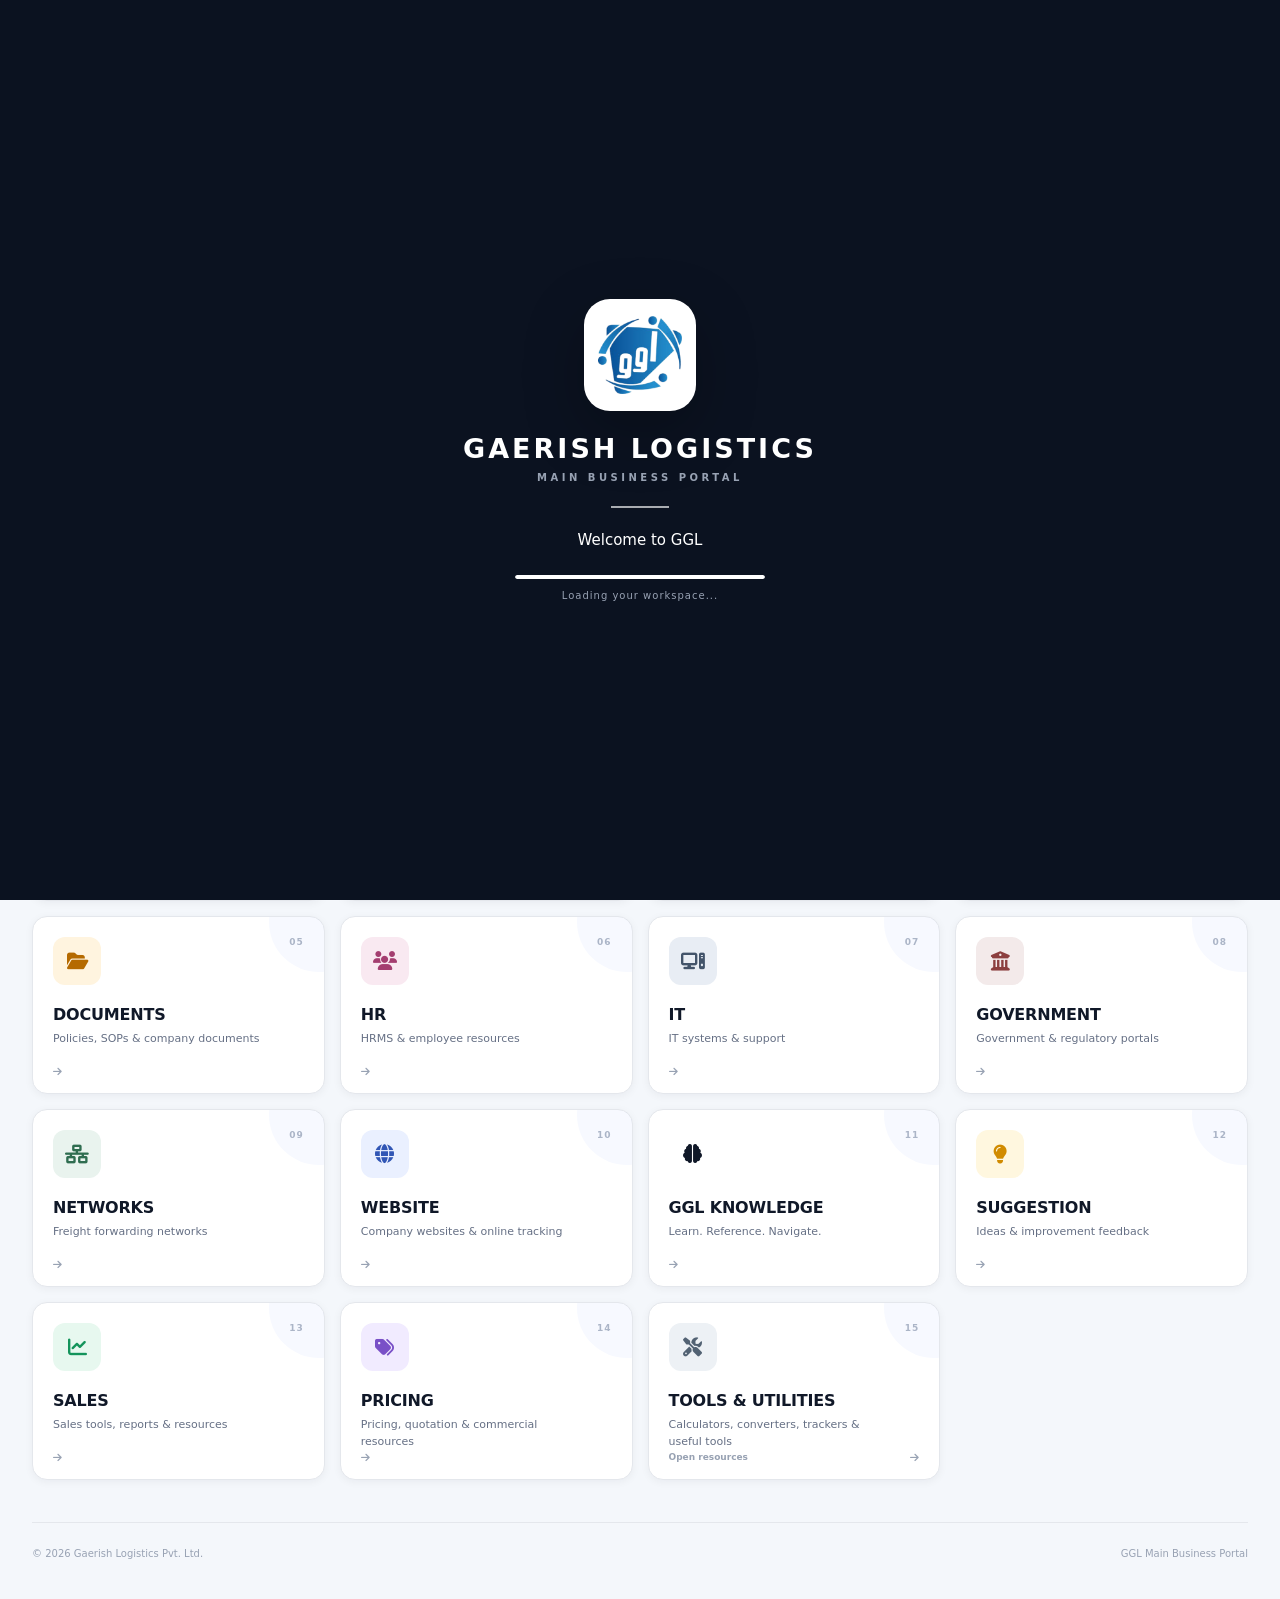
==== index.html @ 0b03e025 "Update index.html" ====
<!DOCTYPE html>

<html lang="en">
<head>
  <meta charset="UTF-8">
  <meta name="viewport" content="width=device-width, initial-scale=1.0">
  <meta name="theme-color" content="#0b1220">

  <title>Gaerish Logistics Main Portal</title>

  <link rel="stylesheet" href="style.css">

  <link
    rel="stylesheet"
    href="https://cdnjs.cloudflare.com/ajax/libs/font-awesome/6.5.2/css/all.min.css"
  >
</head>

<body>

  <!-- =========================================
       GGL WELCOME / LOADING SCREEN
  ========================================== -->

  <div id="welcomeScreen" class="welcome-screen">


<div class="welcome-content">

  <div class="welcome-logo-wrap">
    <img
      src="logo.png"
      alt="Gaerish Logistics"
      class="welcome-logo"
    >
  </div>

  <div class="welcome-company">
    GAERISH LOGISTICS
  </div>

  <div class="welcome-portal">
    MAIN BUSINESS PORTAL
  </div>

  <div class="welcome-line"></div>

  <div class="welcome-message">
    Welcome to GGL
  </div>

  <div class="loading-area">

    <div class="loading-bar">
      <div class="loading-progress"></div>
    </div>

    <div class="loading-text">
      Loading your workspace...
    </div>

  </div>

</div>


  </div>

  <!-- =========================================
       HEADER
  ========================================== -->

  <header class="topbar">


<div class="brand">

  <div class="brand-logo">

    <img
      src="logo.png"
      alt="Gaerish Logistics"
      class="company-logo"
    >

  </div>

  <div class="brand-copy">

    <div class="company-name">
      GAERISH LOGISTICS
    </div>

    <div class="portal-name">
      MAIN BUSINESS PORTAL
    </div>

  </div>

</div>


<div class="header-right">

  <!-- Current Date -->
  <span
    id="currentDate"
    class="current-date"
  ></span>


  <!-- Theme -->
  <button
    class="icon-btn"
    onclick="toggleTheme()"
    aria-label="Toggle dark/light mode"
    title="Toggle theme"
  >
    <i class="fa-solid fa-moon"></i>
  </button>

</div>


  </header>

  <!-- =========================================
       MAIN
  ========================================== -->

  <main class="main-container">


<!-- =========================================
     HERO
========================================== -->

<section class="hero">

  <div class="hero-badge">

    <span class="status-dot"></span>

  </div>


  <p class="welcome">
    Everything your team needs, in one place.
  </p>


  <h1>
    Welcome to the
    <span>Gaerish Logistics</span>
    Main Portal
  </h1>


  <p class="subtitle">

    Access business systems, operational resources,
    carrier portals, documents and networks from
    a single workspace.

  </p>


  <!-- =========================================
       SEARCH
  ========================================== -->

  <div class="search-wrap">

    <div class="search-container">

      <i class="fa-solid fa-magnifying-glass"></i>

      <input
        type="text"
        id="searchInput"
        placeholder="Search ERP, Sheets, QMS, Liners, Documents..."
        autocomplete="off"
        oninput="searchPortal()"
        onkeydown="handleSearchKey(event)"
      >

      <span
        class="search-shortcut"
        title="Press / to search"
      >
        /
      </span>

    </div>


    <div
      id="searchResults"
      class="search-results"
    ></div>

  </div>

</section>


<!-- =========================================
     QUICK ACCESS
========================================== -->

<section class="section quick-section">

  <div class="section-heading">

    <div>

      
      <h2>
        Quick Access
      </h2>

    </div>

  </div>


  <div class="quick-access">


    <!-- ERP -->

    <button
      class="quick-btn quick-erp"
      onclick="openLink('ERP')"
    >

      <span class="quick-icon">
        <i class="fa-solid fa-desktop"></i>
      </span>

      <span class="quick-label">

        <strong>
          ERP
        </strong>

        <small>
          Operations
        </small>

      </span>

      <i class="fa-solid fa-arrow-up-right-from-square quick-arrow"></i>

    </button>


    <!-- QMS -->

    <button
      class="quick-btn quick-qms"
      onclick="openLink('QMS')"
    >

      <span class="quick-icon">
        <i class="fa-solid fa-shield-halved"></i>
      </span>

      <span class="quick-label">

        <strong>
          QMS
        </strong>

        <small>
          Quality management
        </small>

      </span>

      <i class="fa-solid fa-arrow-up-right-from-square quick-arrow"></i>

    </button>


    <!-- G-SHEETS -->

    <button
      class="quick-btn quick-gsheets"
      onclick="openPanel('G-SHEETS')"
    >

      <span class="quick-icon">
        <i class="fa-solid fa-table"></i>
      </span>

      <span class="quick-label">

        <strong>
          G-Sheets
        </strong>

        <small>
          Operational dashboards
        </small>

      </span>

      <i class="fa-solid fa-arrow-up-right-from-square quick-arrow"></i>

    </button>


    <!-- WCA -->

    <button
      class="quick-btn quick-wca"
      onclick="openLink('WCA')"
    >

      <span class="quick-icon">
        <i class="fa-solid fa-globe"></i>
      </span>

      <span class="quick-label">

        <strong>
          WCA
        </strong>

        <small>
          Global network
        </small>

      </span>

      <i class="fa-solid fa-arrow-up-right-from-square quick-arrow"></i>

    </button>

  </div>

</section>


<!-- =========================================
     ALL RESOURCES
========================================== -->

<section class="section">

  <div class="section-heading resources-heading">

    <div>

      <div class="eyebrow">

        <i class="fa-solid fa-grid-2"></i>

        RESOURCE HUB

      </div>
    
      <p>
        Explore every GGL business resource from one place.
      </p>

    </div>


    <span class="resource-count">
      15 categories
    </span>

  </div>


  <div class="tile-grid">


    <!-- =====================================
         01 ERP
    ====================================== -->

    <div
      class="portal-card"
      onclick="openPanel('ERP')"
      data-search="erp system operations shipment logistics business management"
    >

      <div class="card-top">

        <div class="card-icon erp">
          <i class="fa-solid fa-desktop"></i>
        </div>

        <span class="card-number">
          01
        </span>

      </div>

      <div class="card-content">

        <h3>
          ERP
        </h3>

        <p>
          Operations &amp; business management
        </p>

      </div>

      <div class="card-footer">

        <i class="fa-solid fa-arrow-right"></i>

      </div>

    </div>


    <!-- =====================================
         02 G-SHEETS
    ====================================== -->

    <div
      class="portal-card"
      onclick="openPanel('G-SHEETS')"
      data-search="google sheets g sheets reports operations dashboards sea air import export"
    >

      <div class="card-top">

        <div class="card-icon sheets">
          <i class="fa-solid fa-table"></i>
        </div>

        <span class="card-number">
          02
        </span>

      </div>

      <div class="card-content">

        <h3>
          G-SHEETS
        </h3>

        <p>
          Operational sheets &amp; dashboards
        </p>

      </div>

      <div class="card-footer">

        <i class="fa-solid fa-arrow-right"></i>

      </div>

    </div>


    <!-- =====================================
         03 QMS
    ====================================== -->

    <div
      class="portal-card"
      onclick="openLink('QMS')"
      data-search="qms quality management capa ncr audits compliance gdp"
    >

      <div class="card-top">

        <div class="card-icon qms">
          <i class="fa-solid fa-shield-halved"></i>
        </div>

        <span class="card-number">
          03
        </span>

      </div>

      <div class="card-content">

        <h3>
          QMS
        </h3>

        <p>
          Quality management system
        </p>

      </div>

      <div class="card-footer">

        <i class="fa-solid fa-arrow-right"></i>

      </div>

    </div>


    <!-- =====================================
         04 LINERS
    ====================================== -->

    <div
      class="portal-card"
      onclick="openPanel('LINERS')"
      data-search="liners shipping lines carrier maersk msc cma cgm hapag lloyd one cosco evergreen zim"
    >

      <div class="card-top">

        <div class="card-icon liners">
          <i class="fa-solid fa-ship"></i>
        </div>

        <span class="card-number">
          04
        </span>

      </div>

      <div class="card-content">

        <h3>
          LINERS
        </h3>

        <p>
          Shipping lines &amp; carrier portals
        </p>

      </div>

      <div class="card-footer">

        <i class="fa-solid fa-arrow-right"></i>

      </div>

    </div>


    <!-- =====================================
         05 DOCUMENTS
    ====================================== -->

    <div
      class="portal-card"
      onclick="openPanel('DOCUMENTS')"
      data-search="documents google drive policies sop manuals forms work instructions formats"
    >

      <div class="card-top">

        <div class="card-icon documents">
          <i class="fa-solid fa-folder-open"></i>
        </div>

        <span class="card-number">
          05
        </span>

      </div>

      <div class="card-content">

        <h3>
          DOCUMENTS
        </h3>

        <p>
          Policies, SOPs &amp; company documents
        </p>

      </div>

      <div class="card-footer">

        <i class="fa-solid fa-arrow-right"></i>

      </div>

    </div>


    <!-- =====================================
         06 HR
    ====================================== -->

    <div
      class="portal-card"
      onclick="openPanel('HR')"
      data-search="hr human resources keka employee hrms payroll"
    >

      <div class="card-top">

        <div class="card-icon hr">
          <i class="fa-solid fa-users"></i>
        </div>

        <span class="card-number">
          06
        </span>

      </div>

      <div class="card-content">

        <h3>
          HR
        </h3>

        <p>
          HRMS &amp; employee resources
        </p>

      </div>

      <div class="card-footer">

        <i class="fa-solid fa-arrow-right"></i>

      </div>

    </div>


    <!-- =====================================
         07 IT
    ====================================== -->

    <div
      class="portal-card"
      onclick="openPanel('IT')"
      data-search="it technology support applications software systems documents helpdesk"
    >

      <div class="card-top">

        <div class="card-icon it">
          <i class="fa-solid fa-computer"></i>
        </div>

        <span class="card-number">
          07
        </span>

      </div>

      <div class="card-content">

        <h3>
          IT
        </h3>

        <p>
          IT systems &amp; support
        </p>

      </div>

      <div class="card-footer">

        <i class="fa-solid fa-arrow-right"></i>

      </div>

    </div>


    <!-- =====================================
         08 GOVERNMENT
    ====================================== -->

    <div
      class="portal-card"
      onclick="openPanel('GOVERNMENT')"
      data-search="government icegate dgft gst customs regulatory export import tax"
    >

      <div class="card-top">

        <div class="card-icon government">
          <i class="fa-solid fa-building-columns"></i>
        </div>

        <span class="card-number">
          08
        </span>

      </div>

      <div class="card-content">

        <h3>
          GOVERNMENT
        </h3>

        <p>
          Government &amp; regulatory portals
        </p>

      </div>

      <div class="card-footer">

        <i class="fa-solid fa-arrow-right"></i>

      </div>

    </div>


    <!-- =====================================
         09 NETWORKS
    ====================================== -->

    <div
      class="portal-card"
      onclick="openPanel('NETWORKS')"
      data-search="networks wpa opec freight forwarding agents forwarding network"
    >

      <div class="card-top">

        <div class="card-icon networks">
          <i class="fa-solid fa-network-wired"></i>
        </div>

        <span class="card-number">
          09
        </span>

      </div>

      <div class="card-content">

        <h3>
          NETWORKS
        </h3>

        <p>
          Freight forwarding networks
        </p>

      </div>

      <div class="card-footer">

        <i class="fa-solid fa-arrow-right"></i>

      </div>

    </div>


    <!-- =====================================
         10 WEBSITE
    ====================================== -->

    <div
      class="portal-card"
      onclick="openPanel('Website')"
      data-search="website company gaerish logistics online tracking websites"
    >

      <div class="card-top">

        <div class="card-icon website">
          <i class="fa-solid fa-globe"></i>
        </div>

        <span class="card-number">
          10
        </span>

      </div>

      <div class="card-content">

        <h3>
          WEBSITE
        </h3>

        <p>
          Company websites &amp; online tracking
        </p>

      </div>

      <div class="card-footer">

        <i class="fa-solid fa-arrow-right"></i>

      </div>

    </div>


 
<!-- =====================================
     11 GGL KNOWLEDGE
====================================== -->

<div
  class="portal-card"
  onclick="openPanel('GGL KNOWLEDGE')"
  data-search="ggl knowledge logistics learning incoterms trade shipping customs terminology guides reference knowledge base"
>

  <div class="card-top">

    <div class="card-icon ggl-knowledge">
      <i class="fa-solid fa-brain"></i>
    </div>

    <span class="card-number">
      11
    </span>

  </div>

  <div class="card-content">

    <h3>
      GGL KNOWLEDGE
    </h3>

    <p>
      Learn. Reference. Navigate.
    </p>

  </div>

  <div class="card-footer">

    <i class="fa-solid fa-arrow-right"></i>

  </div>

</div>




    <!-- =====================================
         12 SUGGESTION
    ====================================== -->

    <div
      class="portal-card"
      onclick="openPanel('SUGGESTION')"
      data-search="suggestion ideas improvement feedback suggestion box"
    >

      <div class="card-top">

        <div class="card-icon suggestion">
          <i class="fa-solid fa-lightbulb"></i>
        </div>

        <span class="card-number">
          12
        </span>

      </div>

      <div class="card-content">

        <h3>
          SUGGESTION
        </h3>

        <p>
          Ideas &amp; improvement feedback
        </p>

      </div>

      <div class="card-footer">

        <i class="fa-solid fa-arrow-right"></i>

      </div>

    </div>


    <!-- =====================================
         13 SALES
    ====================================== -->

    <div
      class="portal-card"
      onclick="openPanel('SALES')"
      data-search="sales customer business development leads reports sales resources"
    >

      <div class="card-top">

        <div class="card-icon sales">
          <i class="fa-solid fa-chart-line"></i>
        </div>

        <span class="card-number">
          13
        </span>

      </div>

      <div class="card-content">

        <h3>
          SALES
        </h3>

        <p>
          Sales tools, reports &amp; resources
        </p>

      </div>

      <div class="card-footer">

        <i class="fa-solid fa-arrow-right"></i>

      </div>

    </div>


    <!-- =====================================
         14 PRICING
    ====================================== -->

    <div
      class="portal-card"
      onclick="openPanel('PRICING')"
      data-search="pricing quotation rates commercial pricing resources"
    >

      <div class="card-top">

        <div class="card-icon pricing">
          <i class="fa-solid fa-tags"></i>
        </div>

        <span class="card-number">
          14
        </span>

      </div>

      <div class="card-content">

        <h3>
          PRICING
        </h3>

        <p>
          Pricing, quotation &amp; commercial resources
        </p>

      </div>

      <div class="card-footer">

        <i class="fa-solid fa-arrow-right"></i>

      </div>

    </div>


    <!-- =====================================
         15 TOOLS & UTILITIES
    ====================================== -->

    <div
      class="portal-card"
      onclick="openPanel('TOOLS & UTILITIES')"
      data-search="tools utilities calculators calculator converter converters trackers business tools"
    >

      <div class="card-top">

        <div class="card-icon tools">
          <i class="fa-solid fa-screwdriver-wrench"></i>
        </div>

        <span class="card-number">
          15
        </span>

      </div>

      <div class="card-content">

        <h3>
          TOOLS &amp; UTILITIES
        </h3>

        <p>
          Calculators, converters, trackers &amp; useful tools
        </p>

      </div>

      <div class="card-footer">

        <span>
          Open resources
        </span>

        <i class="fa-solid fa-arrow-right"></i>

      </div>

    </div>

  </div>

</section>


<!-- =========================================
     FOOTER
========================================== -->

<footer>

  <span>
    © 2026 Gaerish Logistics Pvt. Ltd.
  </span>

  <span>
    GGL Main Business Portal
  </span>

</footer>


  </main>

  <!-- =========================================
       RESOURCE MODAL
  ========================================== -->

  <div
    class="modal"
    id="modal"
    onclick="closeModalOutside(event)"
  >


<div class="modal-box">

  <div class="modal-header">

    <div>

      <div class="modal-kicker">
        RESOURCE CATEGORY
      </div>

      <h2 id="modalTitle">
        Resources
      </h2>

      <p id="modalSubtitle">
        Access resources
      </p>

    </div>


    <button
      class="close-btn"
      onclick="closeModal()"
      aria-label="Close"
      title="Close"
    >

      <i class="fa-solid fa-xmark"></i>

    </button>

  </div>


  <div
    id="modalContent"
    class="modal-content"
  ></div>

</div>


  </div>

  <!-- =========================================
       JAVASCRIPT
  ========================================== -->

  <script src="app.js"></script>

</body>
</html>
---- style.css ----
:root {
--bg: #f4f7fb;
--surface: #ffffff;
--surface-soft: #f8fafc;
--text: #101828;
--muted: #667085;
--border: #e4e7ec;

--header: #0b1220;
--header-soft: #111c30;

--accent: #2563eb;
--accent-soft: #eff6ff;

--shadow-sm: 0 2px 8px rgba(16, 24, 40, .05);
--shadow: 0 12px 32px rgba(16, 24, 40, .08);
--shadow-lg: 0 24px 60px rgba(16, 24, 40, .14);
}

/* =========================================
GLOBAL
========================================= */

* {
  box-sizing: border-box;
  }

html {
scroll-behavior: smooth;
}

body {
margin: 0;

font-family:
Inter,
ui-sans-serif,
system-ui,
-apple-system,
BlinkMacSystemFont,
"Segoe UI",
Arial,
sans-serif;

background:
radial-gradient(
circle at 10% 0%,
rgba(37, 99, 235, .055),
transparent 28%
),
radial-gradient(
circle at 90% 15%,
rgba(14, 165, 233, .045),
transparent 25%
),
var(--bg);

color: var(--text);

min-height: 100vh;

transition:
background .25s ease,
color .25s ease;
}

button,
input {
font: inherit;
}

button {
-webkit-tap-highlight-color: transparent;
}

/* =========================================
HEADER
========================================= */

.topbar {
height: 76px;

background: rgba(11, 18, 32, .97);

color: #fff;

display: flex;
align-items: center;
justify-content: space-between;

padding: 0 42px;

border-bottom:
1px solid rgba(255, 255, 255, .08);

position: sticky;
top: 0;

z-index: 900;

backdrop-filter: blur(16px);
}

.brand {
display: flex;
align-items: center;

gap: 13px;
}

.brand-logo {
width: 42px;
height: 42px;

border-radius: 11px;

background: #fff;

display: flex;
align-items: center;
justify-content: center;

padding: 5px;

box-shadow:
0 4px 18px rgba(0, 0, 0, .16);
}

.company-logo {
width: 100%;
height: 100%;

object-fit: contain;
}

.company-name {
font-size: 14px;
font-weight: 800;

letter-spacing: .7px;
}

.portal-name {
margin-top: 3px;

font-size: 10px;
font-weight: 600;

letter-spacing: 1.8px;

color: #98a2b3;
}

.header-right {
display: flex;
align-items: center;

gap: 15px;
}

.current-date {
color: #98a2b3;

font-size: 12px;
font-weight: 600;
}

.icon-btn {
width: 38px;
height: 38px;

border:
1px solid rgba(255, 255, 255, .1);

background:
rgba(255, 255, 255, .07);

color: #fff;

border-radius: 10px;

cursor: pointer;

transition:
.2s ease;
}

.icon-btn:hover {
background:
rgba(255, 255, 255, .14);

transform:
translateY(-1px);
}

/* =========================================
MAIN
========================================= */

.main-container {
width:
min(
1380px,
calc(100% - 64px)
);

margin: 0 auto;

padding:
52px 0 35px;
}

/* =========================================
HERO
========================================= */

.hero {
text-align: center;

padding:
20px 0 42px;
}

.hero-badge {
display: inline-flex;

align-items: center;

gap: 8px;

padding:
7px 12px;

border:
1px solid #dbe5f5;

background:
rgba(255, 255, 255, .78);

border-radius: 999px;

color: #475467;

font-size: 10px;

font-weight: 800;

letter-spacing: 1.4px;

box-shadow:
var(--shadow-sm);
}

.status-dot {
width: 7px;
height: 7px;

border-radius: 50%;

background: #22c55e;

box-shadow:
0 0 0 4px
rgba(34, 197, 94, .12);
}

.welcome {
margin:
20px 0 8px;

color: #667085;

font-size: 13px;

font-weight: 700;

letter-spacing: .3px;
}

.hero h1 {
max-width: 880px;

margin: 0 auto;

font-size:
clamp(
30px,
4vw,
48px
);

line-height: 1.1;

letter-spacing: -1.7px;
}

.hero h1 span {
background:
linear-gradient(
90deg,
#2563eb,
#0ea5e9
);

-webkit-background-clip: text;
background-clip: text;

color: transparent;
}

.subtitle {
max-width: 720px;

margin:
15px auto 0;

color: var(--muted);

font-size: 14px;

line-height: 1.7;
}

/* =========================================
SEARCH
========================================= */

.search-wrap {
position: relative;

max-width: 760px;

margin:
28px auto 0;
}

.search-container {
height: 62px;

display: flex;
align-items: center;

gap: 12px;

padding:
0 17px;

background:
rgba(255, 255, 255, .94);

border:
1px solid #dfe4ec;

border-radius: 15px;

box-shadow:
0 10px 28px
rgba(16, 24, 40, .08);

transition:
.2s ease;
}

.search-container:focus-within {
border-color: #9dbcf5;

box-shadow:
0 0 0 4px
rgba(37, 99, 235, .08),
0 12px 32px
rgba(16, 24, 40, .09);
}

.search-container > i {
color: #98a2b3;

font-size: 16px;
}

.search-container input {
flex: 1;

min-width: 0;

border: 0;

outline: 0;

background: transparent;

color: var(--text);

font-size: 14px;
}

.search-container input::placeholder {
color: #98a2b3;
}

.search-shortcut {
display: grid;

place-items: center;

width: 28px;
height: 28px;

border:
1px solid #e4e7ec;

background:
#f8fafc;

border-radius: 7px;

color: #667085;

font-size: 12px;

font-weight: 700;
}

/* =========================================
SEARCH RESULTS
========================================= */

.search-results {
position: absolute;

left: 0;
right: 0;

top:
calc(100% + 8px);

z-index: 800;

display: none;

padding: 7px;

text-align: left;

background:
var(--surface);

border:
1px solid var(--border);

border-radius: 14px;

box-shadow:
var(--shadow-lg);
}

.search-results.show {
display: block;
}

.search-result {
display: flex;

align-items: center;

gap: 12px;

padding: 11px;

border-radius: 10px;

cursor: pointer;

transition:
.15s ease;
}

.search-result:hover {
background:
var(--surface-soft);
}

.search-result-icon {
width: 38px;
height: 38px;

flex: 0 0 38px;

display: grid;

place-items: center;

border-radius: 9px;

background:
var(--accent-soft);

color:
var(--accent);
}

.search-result-info {
min-width: 0;

display: flex;

flex-direction: column;

gap: 2px;
}

.search-result-info strong {
font-size: 13px;
}

.search-result-info span {
color: var(--muted);

font-size: 11px;

white-space: nowrap;

overflow: hidden;

text-overflow: ellipsis;
}

.search-result-info small {
color: #98a2b3;

font-size: 9px;

font-weight: 800;

letter-spacing: .8px;

text-transform: uppercase;
}

.search-result mark {
background:
#fef08a;

color: inherit;

border-radius: 2px;
}

.search-no-result {
display: flex;

align-items: center;

gap: 12px;

padding: 15px;

color: var(--muted);
}

.search-no-result i {
font-size: 20px;
}

/* =========================================
SECTIONS
========================================= */

.section {
margin-bottom: 42px;
}

.section-heading {
display: flex;

align-items: flex-end;

justify-content: space-between;

gap: 20px;

margin-bottom: 17px;
}

.eyebrow {
display: flex;

align-items: center;

gap: 7px;

margin-bottom: 6px;

color: #667085;

font-size: 9px;

font-weight: 900;

letter-spacing: 1.5px;
}

.eyebrow i {
color: #2563eb;
}

.section-heading h2 {
margin: 0;

font-size: 22px;

letter-spacing: -.5px;
}

.section-heading p {
margin:
5px 0 0;

color: var(--muted);

font-size: 12px;
}

.resource-count {
padding:
7px 10px;

border:
1px solid var(--border);

background:
var(--surface);

border-radius: 8px;

color: #667085;

font-size: 10px;

font-weight: 800;
}

/* =========================================
QUICK ACCESS
========================================= */

.quick-access {
display: grid;

grid-template-columns:
repeat(
4,
minmax(0, 1fr)
);

gap: 14px;
}

.quick-btn {
min-width: 0;

min-height: 78px;

display: flex;

align-items: center;

gap: 12px;

padding:
13px 15px;

border:
1px solid var(--border);

background:
var(--surface);

color: var(--text);

border-radius: 14px;

cursor: pointer;

text-align: left;

box-shadow:
var(--shadow-sm);

transition:
transform .2s ease,
box-shadow .2s ease,
border-color .2s ease;
}

.quick-btn:hover {
transform:
translateY(-3px);

box-shadow:
var(--shadow);

border-color:
#cfd7e5;
}

.quick-icon {
width: 44px;
height: 44px;

flex: 0 0 44px;

display: grid;

place-items: center;

border-radius: 11px;

font-size: 17px;
}

.quick-label {
min-width: 0;

display: flex;

flex-direction: column;

gap: 3px;
}

.quick-label strong {
font-size: 14px;
}

.quick-label small {
color: var(--muted);

font-size: 10px;

white-space: nowrap;

overflow: hidden;

text-overflow: ellipsis;
}

.quick-arrow {
margin-left: auto;

color: #98a2b3;

font-size: 11px;

transition:
transform .2s ease;
}

.quick-btn:hover .quick-arrow {
transform:
translate(
2px,
-2px
);
}

.quick-erp .quick-icon {
background: #eaf0ff;
color: #3457b2;
}

.quick-qms .quick-icon {
background: #f0ebff;
color: #6845bd;
}

.quick-gsheets .quick-icon {
background: #e9f7ef;
color: #16834b;
}

.quick-wca .quick-icon {
background: #e9f6fa;
color: #17718a;
}

/* =========================================
ALL RESOURCES GRID
========================================= */

.tile-grid {
display: grid;

grid-template-columns:
repeat(
4,
minmax(0, 1fr)
);

gap: 15px;
}

/* =========================================
RESOURCE CARD
========================================= */

.portal-card {
position: relative;

min-height: 178px;

padding: 20px;

overflow: hidden;

background:
var(--surface);

border:
1px solid var(--border);

border-radius: 15px;

cursor: pointer;

box-shadow:
var(--shadow-sm);

transition:
transform .22s ease,
box-shadow .22s ease,
border-color .22s ease;
}

.portal-card::after {
content: "";

position: absolute;

width: 100px;
height: 100px;

right: -45px;
top: -45px;

border-radius: 50%;

background:
rgba(37, 99, 235, .035);

pointer-events: none;
}

.portal-card:hover {
transform:
translateY(-4px);

box-shadow:
var(--shadow);

border-color:
#cfd7e5;
}

.card-top {
display: flex;

align-items: flex-start;

justify-content: space-between;
}

.card-icon {
width: 48px;
height: 48px;

display: grid;

place-items: center;

border-radius: 12px;

font-size: 19px;
}

.card-number {
color: #b0b8c5;

font-size: 9px;

font-weight: 900;

letter-spacing: 1px;
}

.card-content {
margin-top: 20px;
}

.card-content h3 {
margin:
0 0 6px;

font-size: 16px;

letter-spacing: -.2px;
}

.card-content p {
margin: 0;

max-width: 210px;

color: var(--muted);

font-size: 11px;

line-height: 1.55;
}

.card-footer {
position: absolute;

left: 20px;
right: 20px;

bottom: 17px;

display: flex;

align-items: center;

justify-content: space-between;

color: #98a2b3;

font-size: 9px;

font-weight: 700;
}

.card-footer i {
font-size: 10px;

transition:
transform .2s ease;
}

.portal-card:hover .card-footer i {
transform:
translateX(3px);
}

/* =========================================
RESOURCE ICON COLORS
========================================= */

.erp {
background: #e8eefc;
color: #3457b2;
}

.sheets {
background: #e8f5ed;
color: #16834b;
}

.qms {
background: #eee9fc;
color: #6845bd;
}

.wca {
background: #e8f4f8;
color: #17718a;
}

.liners {
background: #eaf0f6;
color: #31506c;
}

.documents {
background: #fff4df;
color: #b56a00;
}

.hr {
background: #f9e9f1;
color: #a43e70;
}

.it {
background: #e8edf4;
color: #43546a;
}

.government {
background: #f3eaea;
color: #8c3f3f;
}

.networks {
background: #e9f3ee;
color: #2f6d50;
}

.website {
background: #eaf0ff;
color: #3156b5;
}

.suggestion {
background: #fff7df;
color: #d18b00;
}

.sales {
background: #e7f8ef;
color: #14945b;
}

.pricing {
background: #f1ebff;
color: #7950c7;
}

.tools {
background: #edf1f5;
color: #526273;
}

/* =========================================
MODAL
========================================= */

.modal {
position: fixed;

inset: 0;

z-index: 1000;

display: none;

align-items: center;

justify-content: center;

padding: 20px;

background:
rgba(11, 18, 32, .62);

backdrop-filter:
blur(8px);
}

.modal.show {
display: flex;
}

.modal-box {
width:
min(
860px,
100%
);

max-height: 86vh;

overflow-y: auto;

padding: 27px;

background:
var(--surface);

border:
1px solid var(--border);

border-radius: 19px;

box-shadow:
var(--shadow-lg);

animation:
modalIn .18s ease-out;
}

@keyframes modalIn {

from {
opacity: 0;

```
transform:
  translateY(8px)
  scale(.985);
```

}

to {
opacity: 1;

```
transform:
  translateY(0)
  scale(1);
```

}

}

.modal-header {
display: flex;

align-items: flex-start;

justify-content: space-between;

gap: 20px;

margin-bottom: 20px;
}

.modal-kicker {
margin-bottom: 5px;

color: #2563eb;

font-size: 9px;

font-weight: 900;

letter-spacing: 1.5px;
}

.modal-header h2 {
margin: 0;

font-size: 24px;
}

.modal-header p {
margin:
5px 0 0;

color: var(--muted);

font-size: 12px;
}

.close-btn {
width: 38px;
height: 38px;

flex: 0 0 38px;

border:
1px solid var(--border);

background:
var(--surface-soft);

color: var(--muted);

border-radius: 10px;

cursor: pointer;

transition:
.15s ease;
}

.close-btn:hover {
color: var(--text);

background:
#eef2f6;
}

/* =========================================
MODAL RESOURCE LIST
========================================= */

.modal-content {
display: grid;

grid-template-columns:
repeat(
2,
minmax(0, 1fr)
);

gap: 10px;
}

.modal-resource {
display: flex;

align-items: center;

gap: 12px;

min-width: 0;

padding: 13px;

border:
1px solid var(--border);

background:
var(--surface);

border-radius: 12px;

cursor: pointer;

transition:
.16s ease;
}

.modal-resource:hover {
transform:
translateY(-1px);

background:
var(--surface-soft);

border-color:
#cfd7e5;
}

.modal-resource-icon {
width: 42px;
height: 42px;

flex: 0 0 42px;

display: grid;

place-items: center;

border-radius: 10px;

background:
var(--accent-soft);

color:
var(--accent);
}

.modal-resource-info {
min-width: 0;

flex: 1;
}

.modal-resource-info h3 {
margin:
0 0 3px;

font-size: 13px;
}

.modal-resource-info p {
margin: 0;

color: var(--muted);

font-size: 10px;

line-height: 1.45;
}

.modal-resource-arrow {
color: #98a2b3;

font-size: 11px;
}

/* =========================================
FOOTER
========================================= */

footer {
display: flex;

justify-content: space-between;

gap: 20px;

padding:
25px 0 5px;

border-top:
1px solid var(--border);

color: #98a2b3;

font-size: 10px;
}

/* =========================================
DARK MODE
========================================= */

body.dark {

--bg: #0b1220;

--surface: #111c30;

--surface-soft: #162238;

--text: #f8fafc;

--muted: #9aa8bd;

--border: #26354d;

--accent: #60a5fa;

--accent-soft: #152c4e;

--shadow-sm:
0 2px 8px
rgba(0, 0, 0, .18);

--shadow:
0 15px 35px
rgba(0, 0, 0, .25);

--shadow-lg:
0 25px 70px
rgba(0, 0, 0, .45);

background:
radial-gradient(
circle at 10% 0%,
rgba(37, 99, 235, .11),
transparent 28%
),
radial-gradient(
circle at 90% 15%,
rgba(14, 165, 233, .08),
transparent 25%
),
var(--bg);
}

body.dark .topbar {
background:
rgba(7, 13, 24, .96);
}

body.dark .hero-badge,
body.dark .search-container,
body.dark .quick-btn,
body.dark .portal-card,
body.dark .modal-box,
body.dark .modal-resource,
body.dark .resource-count {

background:
var(--surface);

border-color:
var(--border);
}

body.dark .search-shortcut,
body.dark .close-btn {

background:
var(--surface-soft);

border-color:
var(--border);

color:
var(--muted);
}

body.dark .search-results {

background:
var(--surface);

border-color:
var(--border);
}

body.dark .search-result:hover,
body.dark .modal-resource:hover {

background:
var(--surface-soft);
}

body.dark .search-container input {
color:
var(--text);
}

body.dark .portal-card::after {
background:
rgba(96, 165, 250, .04);
}

/* =========================================
WELCOME SCREEN
========================================= */

.welcome-screen {

position: fixed;

inset: 0;

z-index: 99999;

display: flex;

align-items: center;

justify-content: center;

background:
#0b1220;

opacity: 1;

visibility: visible;

transition:
opacity .65s ease,
visibility .65s ease;
}

.welcome-screen.hide {

opacity: 0;

visibility: hidden;

pointer-events: none;
}

.welcome-content {

text-align: center;

animation:
welcomeAppear .75s ease forwards;
}

.welcome-logo-wrap {

width: 112px;
height: 112px;

margin:
0 auto 22px;

padding: 14px;

display: flex;

align-items: center;

justify-content: center;

background: #fff;

border-radius: 26px;

box-shadow:
0 20px 60px
rgba(0, 0, 0, .25);
}

.welcome-logo {

width: 100%;
height: 100%;

object-fit: contain;

animation:
logoPulse 2s ease-in-out infinite;
}

.welcome-company {

color: #fff;

font-size: 27px;

font-weight: 850;

letter-spacing: 3px;
}

.welcome-portal {

margin-top: 8px;

color: #98a2b3;

font-size: 10px;

font-weight: 700;

letter-spacing: 3.5px;
}

.welcome-line {

width: 58px;

height: 2px;

margin:
23px auto;

background: #fff;

opacity: .65;

animation:
lineExpand .8s ease forwards;
}

.welcome-message {

margin-bottom: 26px;

color: #fff;

font-size: 15px;

font-weight: 500;
}

.loading-area {

width: 250px;

margin: auto;
}

.loading-bar {

width: 100%;

height: 4px;

overflow: hidden;

background:
rgba(255, 255, 255, .14);

border-radius: 20px;
}

.loading-progress {

width: 0;

height: 100%;

background: #fff;

border-radius: 20px;

animation:
loadingProgress 2.2s ease forwards;
}

.loading-text {

margin-top: 11px;

color: #98a2b3;

font-size: 10px;

letter-spacing: 1px;
}

/* =========================================
ANIMATIONS
========================================= */

@keyframes welcomeAppear {

from {
opacity: 0;

```
transform:
  translateY(16px);
```

}

to {
opacity: 1;

```
transform:
  translateY(0);
```

}

}

@keyframes logoPulse {

0%,
100% {
transform:
scale(1);
}

50% {
transform:
scale(1.035);
}

}

@keyframes lineExpand {

from {
width: 0;
}

to {
width: 58px;
}

}

@keyframes loadingProgress {

0% {
width: 0;
}

25% {
width: 28%;
}

55% {
width: 58%;
}

78% {
width: 82%;
}

100% {
width: 100%;
}

}

/* =========================================
TABLET
========================================= */

@media (max-width: 1100px) {

.tile-grid {

```
grid-template-columns:
  repeat(
    3,
    minmax(0, 1fr)
  );
```

}

}

/* =========================================
SMALL TABLET
========================================= */

@media (max-width: 850px) {

.topbar {

```
padding:
  0 22px;
```

}

.main-container {

```
width:
  min(
    100% - 36px,
    760px
  );

padding-top: 38px;
```

}

.quick-access {

```
grid-template-columns:
  repeat(
    2,
    minmax(0, 1fr)
  );
```

}

.tile-grid {

```
grid-template-columns:
  repeat(
    2,
    minmax(0, 1fr)
  );
```

}

.modal-content {

```
grid-template-columns:
  1fr;
```

}

}

/* =========================================
MOBILE
========================================= */

@media (max-width: 560px) {

.topbar {

```
height: 68px;
```

}

.brand-logo {

```
width: 38px;
height: 38px;
```

}

.company-name {

```
font-size: 12px;
```

}

.portal-name,
.current-date {

```
display: none;
```

}

.main-container {

```
width:
  calc(100% - 28px);

padding-top: 28px;
```

}

.hero {

```
padding-bottom: 32px;
```

}

.hero h1 {

```
font-size: 29px;

letter-spacing: -1px;
```

}

.subtitle {

```
font-size: 12px;
```

}

.search-container {

```
height: 56px;
```

}

.search-shortcut {

```
display: none;
```

}

.section-heading {

```
align-items: flex-start;
```

}

.resource-count {

```
display: none;
```

}

.quick-access,
.tile-grid {

```
grid-template-columns:
  1fr;
```

}

.portal-card {

```
min-height: 155px;
```

}

footer {

```
flex-direction: column;

gap: 6px;
```

}

.modal {

```
padding: 10px;
```

}

.modal-box {

```
padding: 20px;

max-height: 90vh;
```

}

.welcome-logo-wrap {

```
width: 92px;
height: 92px;

border-radius: 21px;
```

}

.welcome-company {

```
font-size: 21px;

letter-spacing: 2px;
```

}

.welcome-portal {

```
font-size: 9px;

letter-spacing: 2.5px;
```

}

.loading-area {

```
width: 215px;
```

}

}

/* =========================================
ACCESSIBILITY
========================================= */

@media (prefers-reduced-motion: reduce) {

*,
*::before,
*::after {

```
scroll-behavior: auto !important;

animation-duration:
  .01ms !important;

animation-iteration-count:
  1 !important;

transition-duration:
  .01ms !important;
```

}

}
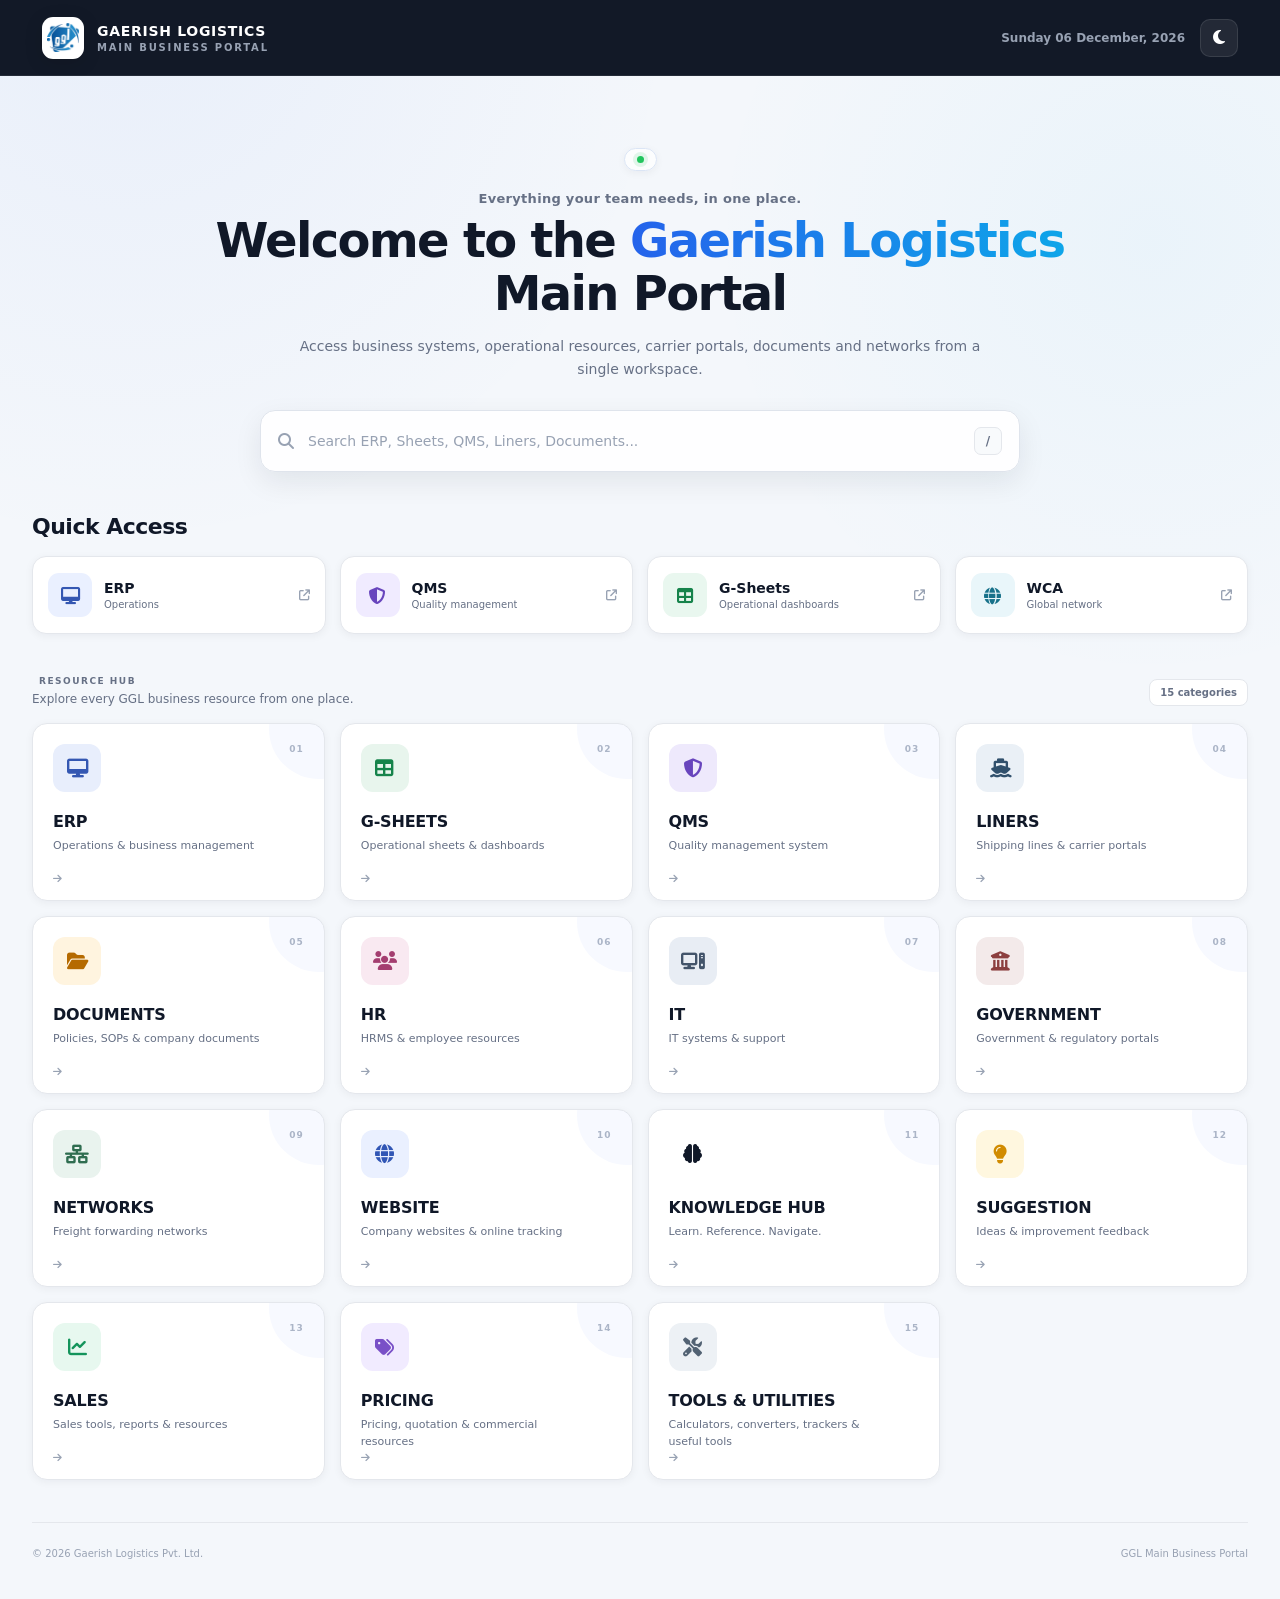
==== commit 67490d6d: "Update index.html" ====
--- a/index.html
+++ b/index.html
@@ -815,8 +815,8 @@
 
 <div
   class="portal-card"
-  onclick="openPanel('GGL KNOWLEDGE')"
-  data-search="ggl knowledge logistics learning incoterms trade shipping customs terminology guides reference knowledge base"
+  onclick="openPanel('KNOWLEDGE HUB')"
+  data-search="KNOWLEDGE HUB logistics learning incoterms trade shipping customs terminology guides reference knowledge base"
 >
 
   <div class="card-top">
@@ -834,7 +834,7 @@
   <div class="card-content">
 
     <h3>
-      GGL KNOWLEDGE
+      KNOWLEDGE HUB
     </h3>
 
     <p>
@@ -1018,10 +1018,6 @@
       </div>
 
       <div class="card-footer">
-
-        <span>
-          Open resources
-        </span>
 
         <i class="fa-solid fa-arrow-right"></i>
 
--- a/style.css
+++ b/style.css
@@ -1092,22 +1092,18 @@
 from {
 opacity: 0;
 
-```
 transform:
   translateY(8px)
   scale(.985);
-```
 
 }
 
 to {
 opacity: 1;
 
-```
 transform:
   translateY(0)
   scale(1);
-```
 
 }
 
@@ -1600,20 +1596,16 @@
 from {
 opacity: 0;
 
-```
 transform:
   translateY(16px);
-```
 
 }
 
 to {
 opacity: 1;
 
-```
 transform:
   translateY(0);
-```
 
 }
 
@@ -1678,13 +1670,11 @@
 
 .tile-grid {
 
-```
 grid-template-columns:
   repeat(
     3,
     minmax(0, 1fr)
   );
-```
 
 }
 
@@ -1698,16 +1688,13 @@
 
 .topbar {
 
-```
 padding:
   0 22px;
-```
 
 }
 
 .main-container {
 
-```
 width:
   min(
     100% - 36px,
@@ -1715,40 +1702,33 @@
   );
 
 padding-top: 38px;
-```
 
 }
 
 .quick-access {
 
-```
 grid-template-columns:
   repeat(
     2,
     minmax(0, 1fr)
   );
-```
 
 }
 
 .tile-grid {
 
-```
 grid-template-columns:
   repeat(
     2,
     minmax(0, 1fr)
   );
-```
 
 }
 
 .modal-content {
 
-```
 grid-template-columns:
   1fr;
-```
 
 }
 
@@ -1762,189 +1742,147 @@
 
 .topbar {
 
-```
 height: 68px;
-```
 
 }
 
 .brand-logo {
 
-```
 width: 38px;
 height: 38px;
-```
 
 }
 
 .company-name {
 
-```
 font-size: 12px;
-```
 
 }
 
 .portal-name,
 .current-date {
 
-```
 display: none;
-```
 
 }
 
 .main-container {
 
-```
 width:
   calc(100% - 28px);
 
 padding-top: 28px;
-```
 
 }
 
 .hero {
 
-```
 padding-bottom: 32px;
-```
 
 }
 
 .hero h1 {
 
-```
 font-size: 29px;
 
 letter-spacing: -1px;
-```
 
 }
 
 .subtitle {
 
-```
 font-size: 12px;
-```
 
 }
 
 .search-container {
 
-```
 height: 56px;
-```
 
 }
 
 .search-shortcut {
 
-```
 display: none;
-```
 
 }
 
 .section-heading {
 
-```
 align-items: flex-start;
-```
 
 }
 
 .resource-count {
 
-```
 display: none;
-```
 
 }
 
 .quick-access,
 .tile-grid {
 
-```
 grid-template-columns:
   1fr;
-```
 
 }
 
 .portal-card {
 
-```
 min-height: 155px;
-```
 
 }
 
 footer {
 
-```
 flex-direction: column;
 
 gap: 6px;
-```
 
 }
 
 .modal {
 
-```
 padding: 10px;
-```
 
 }
 
 .modal-box {
 
-```
 padding: 20px;
 
 max-height: 90vh;
-```
 
 }
 
 .welcome-logo-wrap {
 
-```
 width: 92px;
 height: 92px;
 
 border-radius: 21px;
-```
 
 }
 
 .welcome-company {
 
-```
 font-size: 21px;
 
 letter-spacing: 2px;
-```
 
 }
 
 .welcome-portal {
 
-```
 font-size: 9px;
 
 letter-spacing: 2.5px;
-```
 
 }
 
 .loading-area {
 
-```
 width: 215px;
-```
 
 }
 
@@ -1960,7 +1898,6 @@
 *::before,
 *::after {
 
-```
 scroll-behavior: auto !important;
 
 animation-duration:
@@ -1971,8 +1908,7 @@
 
 transition-duration:
   .01ms !important;
-```
-
-}
-
-}
+
+}
+
+}
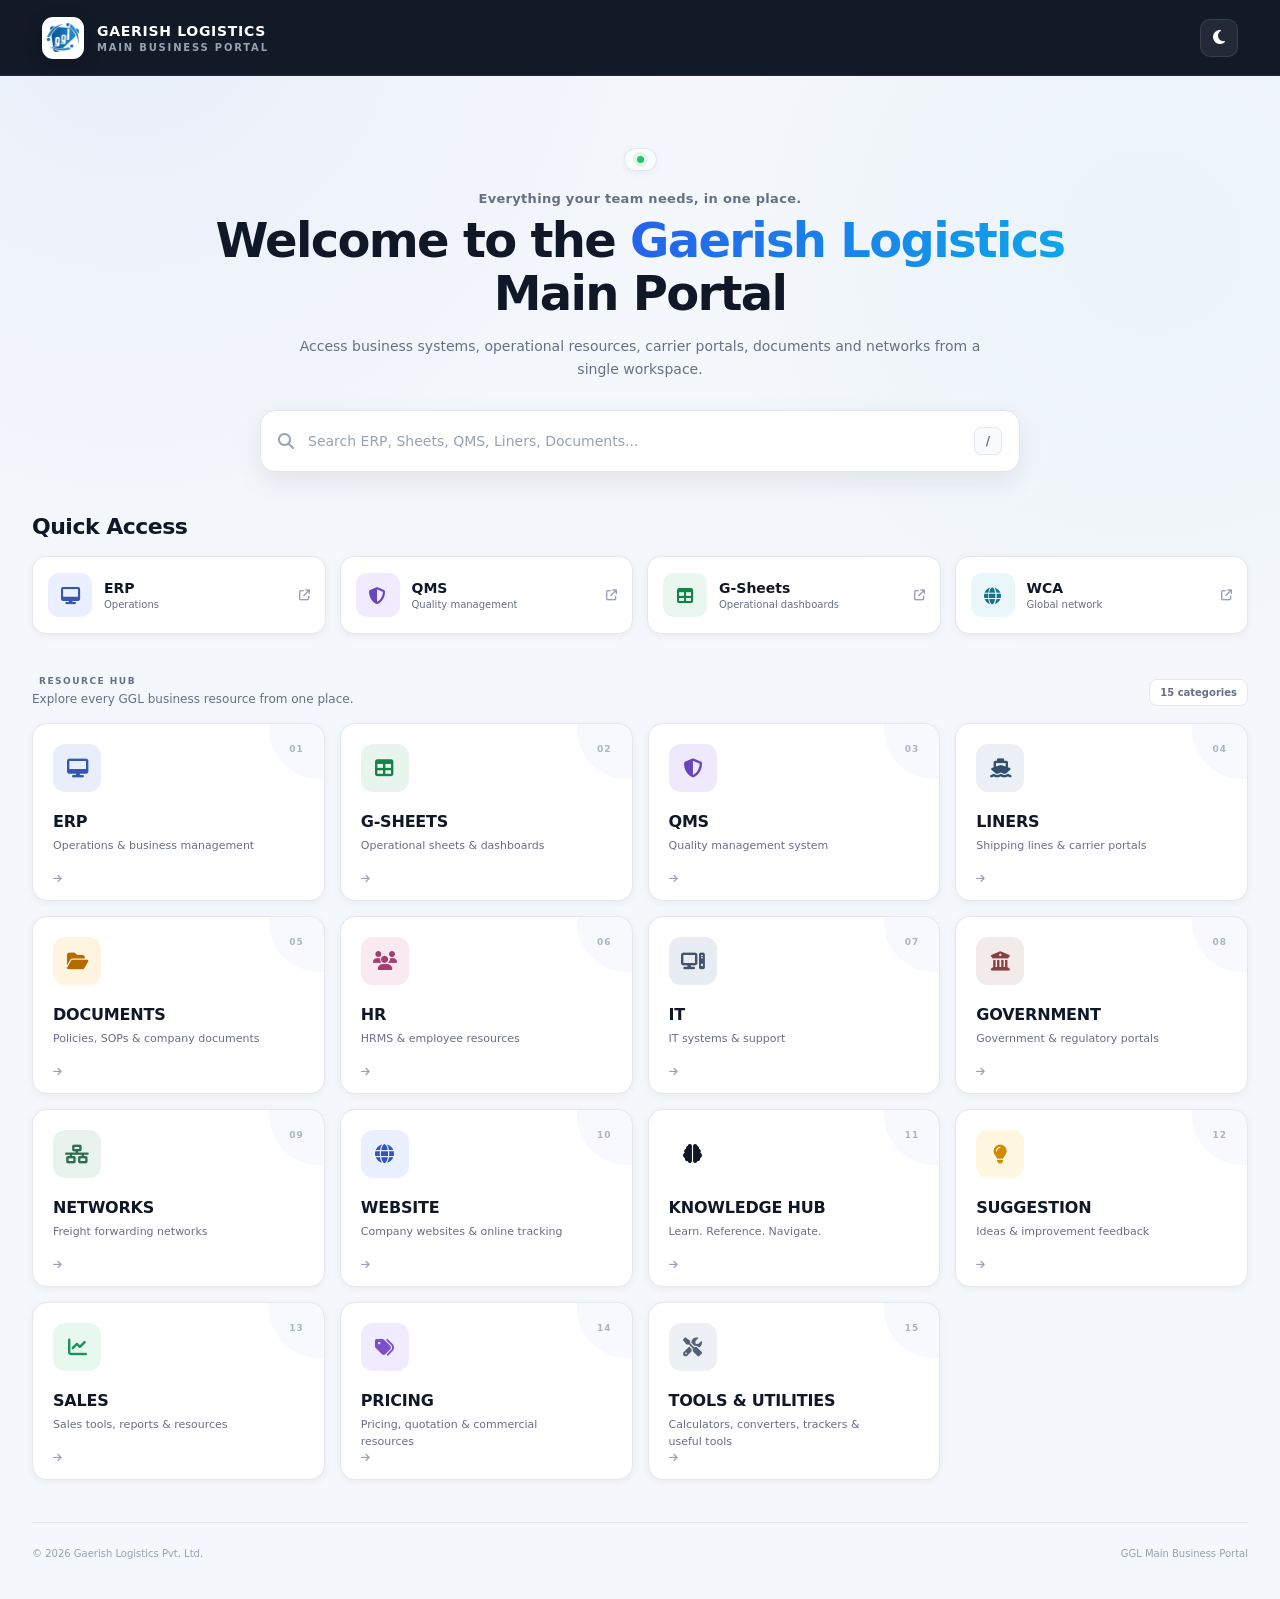
==== commit 2b8097c1: "Update index.html" ====
--- a/index.html
+++ b/index.html
@@ -821,7 +821,7 @@
 
   <div class="card-top">
 
-    <div class="card-icon ggl-knowledge">
+    <div class="card-icon KNOWLEDGE HUB">
       <i class="fa-solid fa-brain"></i>
     </div>
 
@@ -1109,7 +1109,28 @@
        JAVASCRIPT
   ========================================== -->
 
-  <script src="app.js"></script>
-
+<script src="app.js"></script>
+
+<script>
+(function () {
+    function removeLoadingScreen() {
+        const screen = document.getElementById("welcomeScreen");
+
+        if (!screen) return;
+
+        screen.classList.add("hide");
+        screen.style.opacity = "0";
+        screen.style.visibility = "hidden";
+        screen.style.pointerEvents = "none";
+
+        setTimeout(function () {
+            screen.style.display = "none";
+        }, 700);
+    }
+
+    // Safety fallback — works even if app.js has an error
+    setTimeout(removeLoadingScreen, 1200);
+})();
+</script>
 </body>
 </html>
--- a/style.css
+++ b/style.css
@@ -1912,3 +1912,46 @@
 }
 
 }
+/* =========================================
+   MODAL RESOURCE CARD ALIGNMENT
+   ========================================= */
+
+.modal-resource {
+    display: flex;
+    align-items: center;
+    gap: 12px;
+    min-width: 0;
+}
+
+.modal-resource-info {
+    flex: 1;
+    min-width: 0;
+
+    display: flex;
+    flex-direction: column;
+    align-items: flex-start;
+    justify-content: center;
+    gap: 3px;
+}
+
+.modal-resource-info h3 {
+    display: block;
+    width: 100%;
+    margin: 0;
+    font-size: 13px;
+    line-height: 1.3;
+}
+
+.modal-resource-info p {
+    display: block;
+    width: 100%;
+    margin: 0;
+    color: var(--muted);
+    font-size: 10px;
+    line-height: 1.45;
+}
+
+.modal-resource-arrow {
+    flex: 0 0 auto;
+    margin-left: auto;
+}
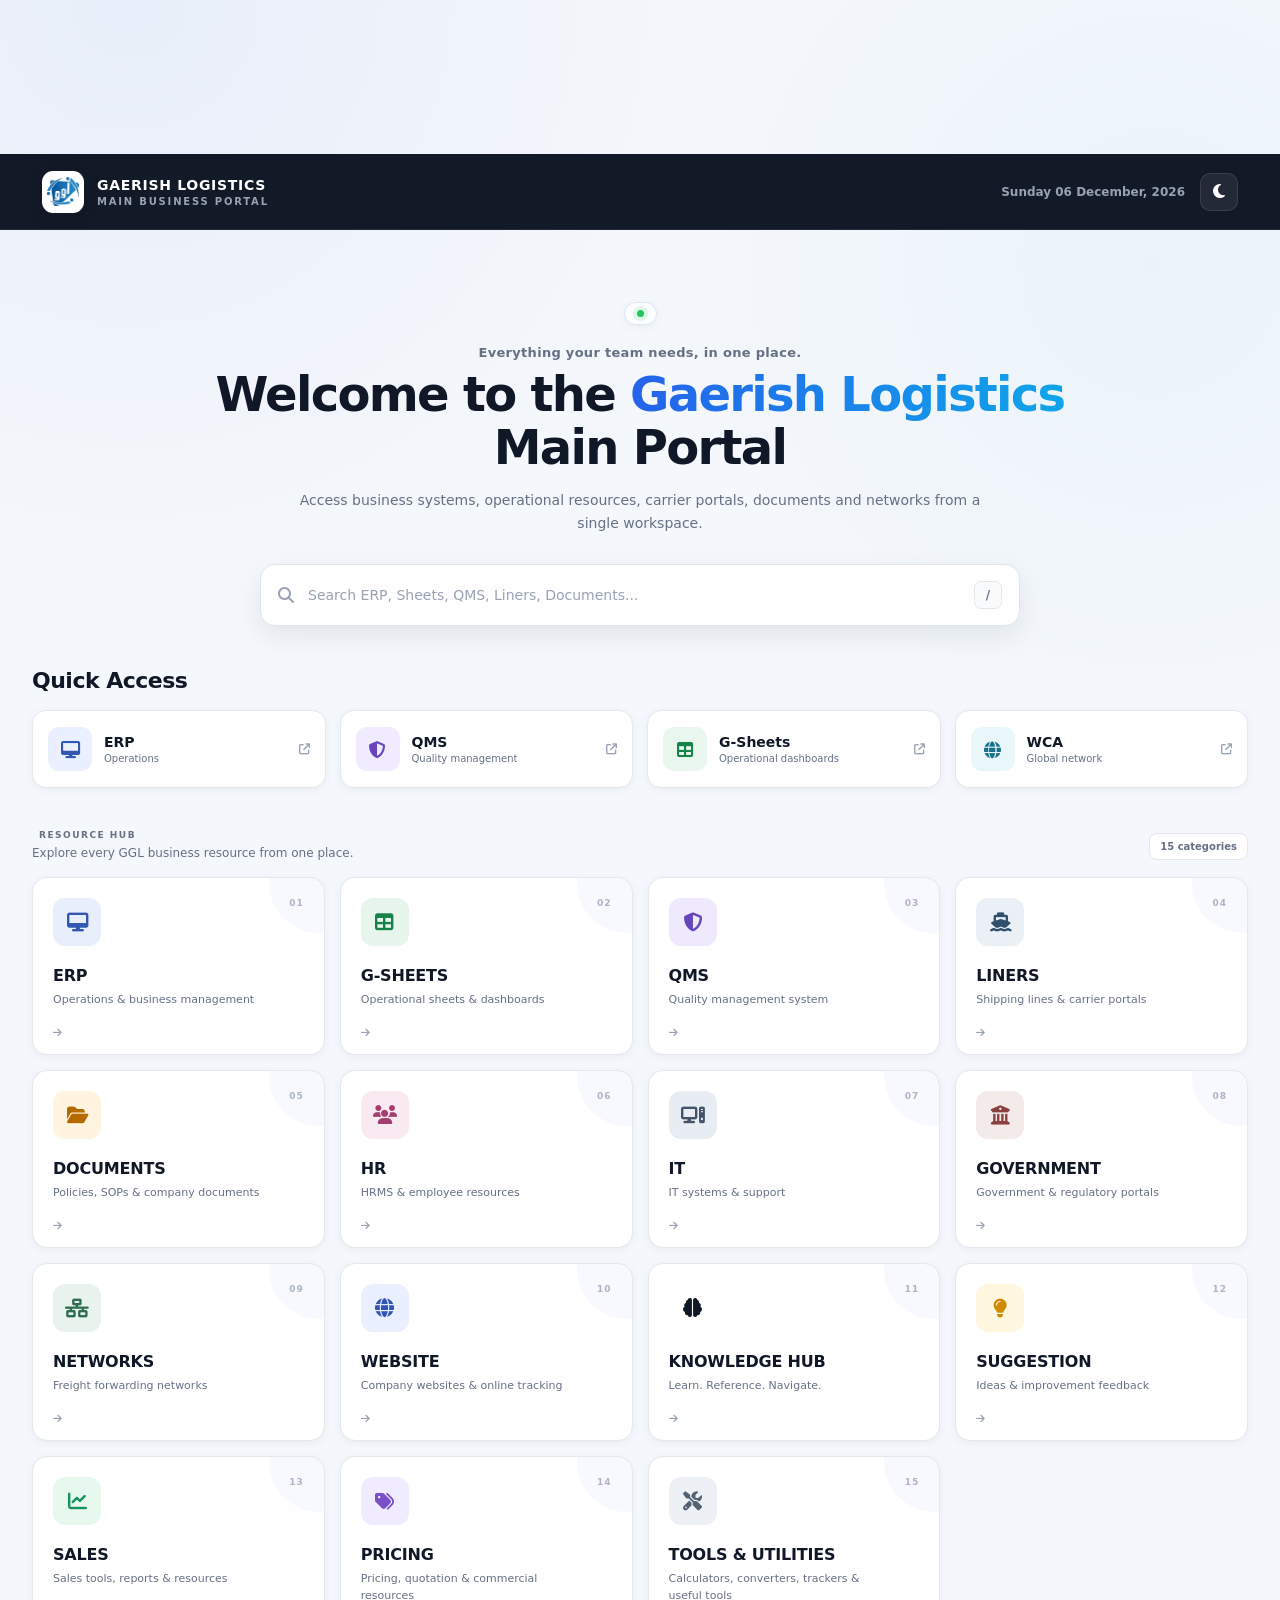
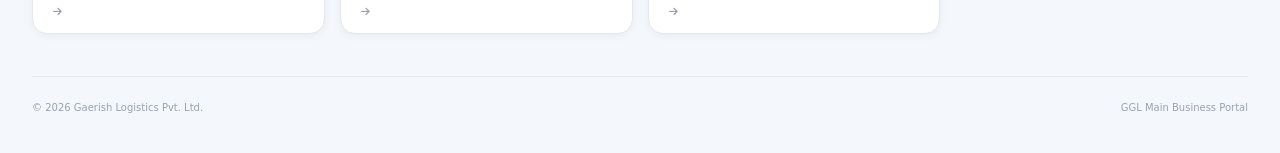
==== commit ef124d7f: "Update index.html" ====
--- a/index.html
+++ b/index.html
@@ -17,7 +17,21 @@
 </head>
 
 <body>
-
+<video
+    class="live-background"
+    autoplay
+    muted
+    loop
+    playsinline
+    preload="auto"
+>
+    <source
+        src="https://raw.githubusercontent.com/PharmaQA-ops/library/a3daff9d80bd6d04c3811c5fb9a130c50ca15c81/Pharmaceutical_logistics_global_%E2%80%A6_1080p_20260910150219.mp4"
+        type="video/mp4"
+    >
+</video>
+
+<div class="background-overlay"></div>
   <!-- =========================================
        GGL WELCOME / LOADING SCREEN
   ========================================== -->
--- a/style.css
+++ b/style.css
@@ -1407,44 +1407,34 @@
 }
 
 /* =========================================
-WELCOME SCREEN
+   WELCOME SCREEN
 ========================================= */
 
 .welcome-screen {
-
-position: fixed;
-
-inset: 0;
-
-z-index: 99999;
-
-display: flex;
-
-align-items: center;
-
-justify-content: center;
-
-background:
-#0b1220;
-
-opacity: 1;
-
-visibility: visible;
-
-transition:
-opacity .65s ease,
-visibility .65s ease;
+    position: fixed;
+    inset: 0;
+    z-index: 99999;
+
+    display: flex;
+    align-items: center;
+    justify-content: center;
+
+    background: #0b1220;
+
+    opacity: 1;
+    visibility: visible;
+
+    transition:
+        opacity .65s ease,
+        visibility .65s ease;
 }
 
 .welcome-screen.hide {
-
-opacity: 0;
-
-visibility: hidden;
-
-pointer-events: none;
-}
-
+    opacity: 0 !important;
+    visibility: hidden !important;
+    pointer-events: none !important;
+    display: none !important;
+}
 .welcome-content {
 
 text-align: center;
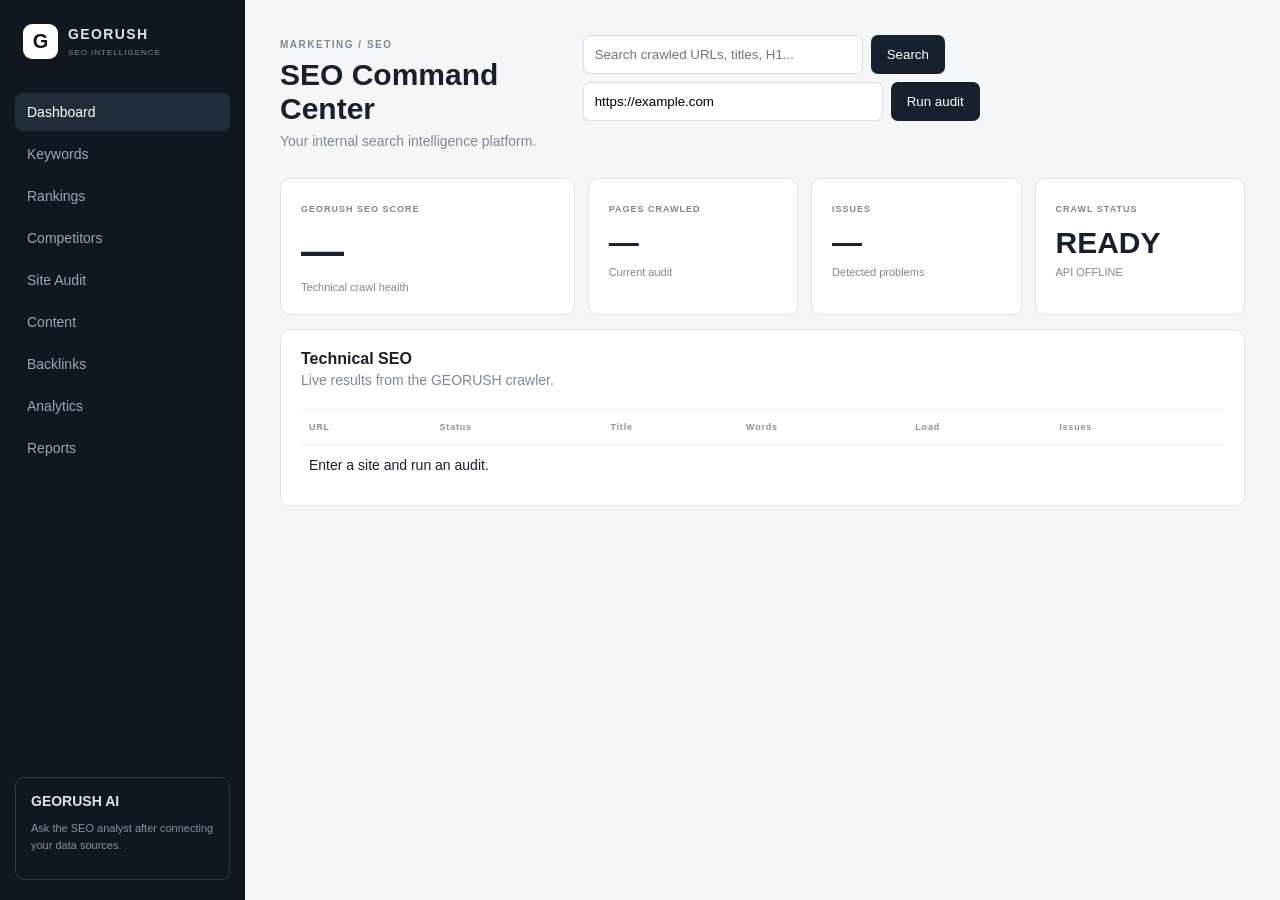
==== commit bf626bd7: "Add files via upload" ====
--- a/index.html
+++ b/index.html
@@ -1,1150 +1,103 @@
-<!DOCTYPE html>
-
+<!doctype html>
 <html lang="en">
 <head>
-  <meta charset="UTF-8">
-  <meta name="viewport" content="width=device-width, initial-scale=1.0">
-  <meta name="theme-color" content="#0b1220">
+<meta charset="utf-8">
+<meta name="viewport" content="width=device-width,initial-scale=1">
+<title>GEORUSH SEO</title>
+<link rel="stylesheet" href="styles.css?v=13">
+</head>
+<body>
+<aside class="sidebar">
+  <div class="brand"><span>G</span><div><b>GEORUSH</b><small>SEO INTELLIGENCE</small></div></div>
+  <nav id="mainNav">
+    <a class="nav-link active" href="#dashboard" data-page="dashboard">Dashboard</a>
+    <a class="nav-link" href="#keywords" data-page="keywords">Keywords</a>
+    <a class="nav-link" href="#rankings" data-page="rankings">Rankings</a>
+    <a class="nav-link" href="#competitors" data-page="competitors">Competitors</a>
+    <a class="nav-link" href="#audit" data-page="audit">Site Audit</a>
+    <a class="nav-link" href="#content" data-page="content">Content</a>
+    <a class="nav-link" href="#backlinks" data-page="backlinks">Backlinks</a>
+    <a class="nav-link" href="#analytics" data-page="analytics">Analytics</a>
+    <a class="nav-link" href="#reports" data-page="reports">Reports</a>
+  </nav>
+  <div class="ai"><b>GEORUSH AI</b><p>Ask the SEO analyst after connecting your data sources.</p></div>
+</aside>
 
-  <title>Gaerish Logistics Main Portal</title>
+<main>
+<header>
+  <div><small>MARKETING / SEO</small><h1 id="pageTitle">SEO Command Center</h1><p>Your internal search intelligence platform.</p></div>
+  <div class="actions">
+    <input id="globalSearch" type="search" placeholder="Search crawled URLs, titles, H1...">
+    <button id="searchBtn" type="button">Search</button>
+    <input id="site" value="https://example.com" placeholder="https://your-site.com">
+    <button id="runAudit" type="button">Run audit</button>
+  </div>
+</header>
 
-  <link rel="stylesheet" href="style.css">
-
-  <link
-    rel="stylesheet"
-    href="https://cdnjs.cloudflare.com/ajax/libs/font-awesome/6.5.2/css/all.min.css"
-  >
-</head>
-
-<body>
-<video
-    class="live-background"
-    autoplay
-    muted
-    loop
-    playsinline
-    preload="auto"
->
-    <source
-        src="https://raw.githubusercontent.com/PharmaQA-ops/library/a3daff9d80bd6d04c3811c5fb9a130c50ca15c81/Pharmaceutical_logistics_global_%E2%80%A6_1080p_20260910150219.mp4"
-        type="video/mp4"
-    >
-</video>
-
-<div class="background-overlay"></div>
-  <!-- =========================================
-       GGL WELCOME / LOADING SCREEN
-  ========================================== -->
-
-  <div id="welcomeScreen" class="welcome-screen">
-
-
-<div class="welcome-content">
-
-  <div class="welcome-logo-wrap">
-    <img
-      src="logo.png"
-      alt="Gaerish Logistics"
-      class="welcome-logo"
-    >
-  </div>
-
-  <div class="welcome-company">
-    GAERISH LOGISTICS
-  </div>
-
-  <div class="welcome-portal">
-    MAIN BUSINESS PORTAL
-  </div>
-
-  <div class="welcome-line"></div>
-
-  <div class="welcome-message">
-    Welcome to GGL
-  </div>
-
-  <div class="loading-area">
-
-    <div class="loading-bar">
-      <div class="loading-progress"></div>
-    </div>
-
-    <div class="loading-text">
-      Loading your workspace...
-    </div>
-
-  </div>
-
-</div>
-
-
-  </div>
-
-  <!-- =========================================
-       HEADER
-  ========================================== -->
-
-  <header class="topbar">
-
-
-<div class="brand">
-
-  <div class="brand-logo">
-
-    <img
-      src="logo.png"
-      alt="Gaerish Logistics"
-      class="company-logo"
-    >
-
-  </div>
-
-  <div class="brand-copy">
-
-    <div class="company-name">
-      GAERISH LOGISTICS
-    </div>
-
-    <div class="portal-name">
-      MAIN BUSINESS PORTAL
-    </div>
-
-  </div>
-
-</div>
-
-
-<div class="header-right">
-
-  <!-- Current Date -->
-  <span
-    id="currentDate"
-    class="current-date"
-  ></span>
-
-
-  <!-- Theme -->
-  <button
-    class="icon-btn"
-    onclick="toggleTheme()"
-    aria-label="Toggle dark/light mode"
-    title="Toggle theme"
-  >
-    <i class="fa-solid fa-moon"></i>
-  </button>
-
-</div>
-
-
-  </header>
-
-  <!-- =========================================
-       MAIN
-  ========================================== -->
-
-  <main class="main-container">
-
-
-<!-- =========================================
-     HERO
-========================================== -->
-
-<section class="hero">
-
-  <div class="hero-badge">
-
-    <span class="status-dot"></span>
-
-  </div>
-
-
-  <p class="welcome">
-    Everything your team needs, in one place.
-  </p>
-
-
-  <h1>
-    Welcome to the
-    <span>Gaerish Logistics</span>
-    Main Portal
-  </h1>
-
-
-  <p class="subtitle">
-
-    Access business systems, operational resources,
-    carrier portals, documents and networks from
-    a single workspace.
-
-  </p>
-
-
-  <!-- =========================================
-       SEARCH
-  ========================================== -->
-
-  <div class="search-wrap">
-
-    <div class="search-container">
-
-      <i class="fa-solid fa-magnifying-glass"></i>
-
-      <input
-        type="text"
-        id="searchInput"
-        placeholder="Search ERP, Sheets, QMS, Liners, Documents..."
-        autocomplete="off"
-        oninput="searchPortal()"
-        onkeydown="handleSearchKey(event)"
-      >
-
-      <span
-        class="search-shortcut"
-        title="Press / to search"
-      >
-        /
-      </span>
-
-    </div>
-
-
-    <div
-      id="searchResults"
-      class="search-results"
-    ></div>
-
-  </div>
-
+<section id="dashboard" data-section="dashboard">
+  <section class="cards">
+    <div class="card score"><small>GEORUSH SEO SCORE</small><strong id="score">—</strong><span>Technical crawl health</span></div>
+    <div class="card"><small>PAGES CRAWLED</small><strong id="pages">—</strong><span>Current audit</span></div>
+    <div class="card"><small>ISSUES</small><strong id="issues">—</strong><span>Detected problems</span></div>
+    <div class="card"><small>CRAWL STATUS</small><strong id="status">READY</strong><span id="apiStatus">Checking API...</span></div>
+  </section>
+  <section class="panel"><div class="head"><div><h2>Technical SEO</h2><p>Live results from the GEORUSH crawler.</p></div><div id="msg"></div></div>
+    <table><thead><tr><th>URL</th><th>Status</th><th>Title</th><th>Words</th><th>Load</th><th>Issues</th></tr></thead><tbody id="rows"><tr><td colspan="6">Enter a site and run an audit.</td></tr></tbody></table>
+  </section>
 </section>
 
-
-<!-- =========================================
-     QUICK ACCESS
-========================================== -->
-
-<section class="section quick-section">
-
-  <div class="section-heading">
-
-    <div>
-
-      
-      <h2>
-        Quick Access
-      </h2>
-
-    </div>
-
+<section id="keywords" data-section="keywords" class="module">
+  <div class="module-head">
+    <div><h2>Keyword Intelligence</h2><p>Analyze GSC keyword exports, identify opportunities and map keywords to crawled pages.</p></div>
+    <span class="badge" id="keywordSource">GSC / EVIDENCE</span>
   </div>
-
-
-  <div class="quick-access">
-
-
-    <!-- ERP -->
-
-    <button
-      class="quick-btn quick-erp"
-      onclick="openLink('ERP')"
-    >
-
-      <span class="quick-icon">
-        <i class="fa-solid fa-desktop"></i>
-      </span>
-
-      <span class="quick-label">
-
-        <strong>
-          ERP
-        </strong>
-
-        <small>
-          Operations
-        </small>
-
-      </span>
-
-      <i class="fa-solid fa-arrow-up-right-from-square quick-arrow"></i>
-
-    </button>
-
-
-    <!-- QMS -->
-
-    <button
-      class="quick-btn quick-qms"
-      onclick="openLink('QMS')"
-    >
-
-      <span class="quick-icon">
-        <i class="fa-solid fa-shield-halved"></i>
-      </span>
-
-      <span class="quick-label">
-
-        <strong>
-          QMS
-        </strong>
-
-        <small>
-          Quality management
-        </small>
-
-      </span>
-
-      <i class="fa-solid fa-arrow-up-right-from-square quick-arrow"></i>
-
-    </button>
-
-
-    <!-- G-SHEETS -->
-
-    <button
-      class="quick-btn quick-gsheets"
-      onclick="openPanel('G-SHEETS')"
-    >
-
-      <span class="quick-icon">
-        <i class="fa-solid fa-table"></i>
-      </span>
-
-      <span class="quick-label">
-
-        <strong>
-          G-Sheets
-        </strong>
-
-        <small>
-          Operational dashboards
-        </small>
-
-      </span>
-
-      <i class="fa-solid fa-arrow-up-right-from-square quick-arrow"></i>
-
-    </button>
-
-
-    <!-- WCA -->
-
-    <button
-      class="quick-btn quick-wca"
-      onclick="openLink('WCA')"
-    >
-
-      <span class="quick-icon">
-        <i class="fa-solid fa-globe"></i>
-      </span>
-
-      <span class="quick-label">
-
-        <strong>
-          WCA
-        </strong>
-
-        <small>
-          Global network
-        </small>
-
-      </span>
-
-      <i class="fa-solid fa-arrow-up-right-from-square quick-arrow"></i>
-
-    </button>
-
+  <div class="keyword-toolbar">
+    <input id="keywordFilter" type="search" placeholder="Filter keywords...">
+    <select id="keywordIntentFilter"><option value="">All intent</option><option>Informational</option><option>Commercial</option><option>Transactional</option><option>Navigational</option></select>
+    <button id="keywordIntelRun" type="button">Run Keyword Intelligence</button><button id="keywordDemo" type="button">Load demo data</button>
+    <label class="file-button">Import GSC CSV<input id="keywordCsv" type="file" accept=".csv,text/csv" hidden></label>
   </div>
-
+  <div id="keywordIntelResult" class="panel-lite"><div class="empty-state">Run Keyword Intelligence after an audit to extract evidence-based keyword themes. Search volume and rankings require GSC or a keyword provider.</div></div>
+  <div id="keywordIntelResult" class="panel-lite"><div class="empty-state">Run Keyword Intelligence after an audit to extract evidence-based keyword themes. Search volume and rankings require GSC or a keyword provider.</div></div>
+  <div class="metric-grid" id="keywordMetrics"></div>
+  <div class="table-wrap"><table><thead><tr><th>Keyword</th><th>Intent</th><th>Clicks</th><th>Impressions</th><th>CTR</th><th>Position</th><th>Opportunity</th></tr></thead>
+  <tbody id="keywordRows"><tr><td colspan="7">Load demo data or import a Google Search Console CSV export.</td></tr></tbody></table></div>
 </section>
 
+<section id="rankings" data-section="rankings" class="module"><div class="module-head"><div><h2>Rankings</h2><p>Organic ranking visibility and landing-page performance.</p></div><span class="badge" id="rankingSource">GSC REQUIRED</span></div><div class="metric-grid" id="rankingMetrics"></div><div class="empty-state" id="rankingEmpty">Real keyword positions require Google Search Console. Run an audit to populate page-level SEO signals below.</div><div class="table-wrap"><table><thead><tr><th>Landing Page</th><th>SEO Score Signal</th><th>Words</th><th>H1</th><th>Issues</th></tr></thead><tbody id="rankingRows"><tr><td colspan="5">Run an audit first.</td></tr></tbody></table></div></section>
 
-<!-- =========================================
-     ALL RESOURCES
-========================================== -->
+<section id="competitors" data-section="competitors" class="module"><div class="module-head"><div><h2>Competitor Intelligence</h2><p>Automatically discover and benchmark the top relevant competitor domains.</p></div><span class="badge">AUTO DISCOVERY</span></div>
+<div class="compare-controls"><input id="competitorUrl" placeholder="Competitor URL e.g. https://example.com"><button id="inspectCompetitor" type="button">Inspect competitor</button><button id="discoverCompetitors" type="button">Auto-discover competitors</button></div><div id="competitorProfile" class="intel-summary">Target site title will appear here after an audit or competitor discovery.</div>
+<div id="competitorResult" class="compare-grid"><div class="empty-state">Enter a competitor URL and inspect it.</div></div></section>
 
-<section class="section">
+<section id="audit" data-section="audit" class="module"><div class="module-head"><div><h2>Site Audit</h2><p>Prioritized technical SEO issues detected by GEORUSH.</p></div><span class="badge" id="auditGrade">NO AUDIT</span></div><div class="metric-grid" id="auditMetrics"></div><div class="issue-grid" id="issueSummary"></div><div class="table-wrap"><table><thead><tr><th>URL</th><th>Status</th><th>Severity</th><th>Issues</th><th>Load</th></tr></thead><tbody id="auditRows"><tr><td colspan="5">Run an audit first.</td></tr></tbody></table></div></section>
 
-  <div class="section-heading resources-heading">
+<section id="content" data-section="content" class="module"><div class="module-head"><div><h2>Content Intelligence</h2><p>Content depth, titles, descriptions and heading structure from the crawl.</p></div><span class="badge">CRAWL DATA</span></div><div class="metric-grid" id="contentMetrics"></div><div class="table-wrap"><table><thead><tr><th>Page</th><th>Title</th><th>Words</th><th>Description</th><th>H1</th><th>Content Issues</th></tr></thead><tbody id="contentRows"><tr><td colspan="6">Run an audit first.</td></tr></tbody></table></div></section>
 
-    <div>
+<section id="backlinks" data-section="backlinks" class="module"><div class="module-head"><div><h2>Backlink Intelligence</h2><p>Internal and external link signals discovered during crawling.</p></div><span class="badge">CRAWL SIGNALS</span></div><div class="metric-grid" id="backlinkMetrics"></div><div class="table-wrap"><table><thead><tr><th>Page</th><th>Internal Links</th><th>External Links</th><th>Link Signal</th></tr></thead><tbody id="backlinkRows"><tr><td colspan="4">Run an audit first.</td></tr></tbody></table></div></section>
 
-      <div class="eyebrow">
-
-        <i class="fa-solid fa-grid-2"></i>
-
-        RESOURCE HUB
-
-      </div>
-    
-      <p>
-        Explore every GGL business resource from one place.
-      </p>
-
-    </div>
-
-
-    <span class="resource-count">
-      15 categories
-    </span>
-
+<section id="reports" data-section="reports" class="module">
+  <div class="module-head">
+    <div><h2>SEO Reports</h2><p>Turn the latest GEORUSH audit into a management-ready report.</p></div>
+    <span class="badge">LOCAL REPORTING</span>
   </div>
-
-
-  <div class="tile-grid">
-
-
-    <!-- =====================================
-         01 ERP
-    ====================================== -->
-
-    <div
-      class="portal-card"
-      onclick="openPanel('ERP')"
-      data-search="erp system operations shipment logistics business management"
-    >
-
-      <div class="card-top">
-
-        <div class="card-icon erp">
-          <i class="fa-solid fa-desktop"></i>
-        </div>
-
-        <span class="card-number">
-          01
-        </span>
-
-      </div>
-
-      <div class="card-content">
-
-        <h3>
-          ERP
-        </h3>
-
-        <p>
-          Operations &amp; business management
-        </p>
-
-      </div>
-
-      <div class="card-footer">
-
-        <i class="fa-solid fa-arrow-right"></i>
-
-      </div>
-
-    </div>
-
-
-    <!-- =====================================
-         02 G-SHEETS
-    ====================================== -->
-
-    <div
-      class="portal-card"
-      onclick="openPanel('G-SHEETS')"
-      data-search="google sheets g sheets reports operations dashboards sea air import export"
-    >
-
-      <div class="card-top">
-
-        <div class="card-icon sheets">
-          <i class="fa-solid fa-table"></i>
-        </div>
-
-        <span class="card-number">
-          02
-        </span>
-
-      </div>
-
-      <div class="card-content">
-
-        <h3>
-          G-SHEETS
-        </h3>
-
-        <p>
-          Operational sheets &amp; dashboards
-        </p>
-
-      </div>
-
-      <div class="card-footer">
-
-        <i class="fa-solid fa-arrow-right"></i>
-
-      </div>
-
-    </div>
-
-
-    <!-- =====================================
-         03 QMS
-    ====================================== -->
-
-    <div
-      class="portal-card"
-      onclick="openLink('QMS')"
-      data-search="qms quality management capa ncr audits compliance gdp"
-    >
-
-      <div class="card-top">
-
-        <div class="card-icon qms">
-          <i class="fa-solid fa-shield-halved"></i>
-        </div>
-
-        <span class="card-number">
-          03
-        </span>
-
-      </div>
-
-      <div class="card-content">
-
-        <h3>
-          QMS
-        </h3>
-
-        <p>
-          Quality management system
-        </p>
-
-      </div>
-
-      <div class="card-footer">
-
-        <i class="fa-solid fa-arrow-right"></i>
-
-      </div>
-
-    </div>
-
-
-    <!-- =====================================
-         04 LINERS
-    ====================================== -->
-
-    <div
-      class="portal-card"
-      onclick="openPanel('LINERS')"
-      data-search="liners shipping lines carrier maersk msc cma cgm hapag lloyd one cosco evergreen zim"
-    >
-
-      <div class="card-top">
-
-        <div class="card-icon liners">
-          <i class="fa-solid fa-ship"></i>
-        </div>
-
-        <span class="card-number">
-          04
-        </span>
-
-      </div>
-
-      <div class="card-content">
-
-        <h3>
-          LINERS
-        </h3>
-
-        <p>
-          Shipping lines &amp; carrier portals
-        </p>
-
-      </div>
-
-      <div class="card-footer">
-
-        <i class="fa-solid fa-arrow-right"></i>
-
-      </div>
-
-    </div>
-
-
-    <!-- =====================================
-         05 DOCUMENTS
-    ====================================== -->
-
-    <div
-      class="portal-card"
-      onclick="openPanel('DOCUMENTS')"
-      data-search="documents google drive policies sop manuals forms work instructions formats"
-    >
-
-      <div class="card-top">
-
-        <div class="card-icon documents">
-          <i class="fa-solid fa-folder-open"></i>
-        </div>
-
-        <span class="card-number">
-          05
-        </span>
-
-      </div>
-
-      <div class="card-content">
-
-        <h3>
-          DOCUMENTS
-        </h3>
-
-        <p>
-          Policies, SOPs &amp; company documents
-        </p>
-
-      </div>
-
-      <div class="card-footer">
-
-        <i class="fa-solid fa-arrow-right"></i>
-
-      </div>
-
-    </div>
-
-
-    <!-- =====================================
-         06 HR
-    ====================================== -->
-
-    <div
-      class="portal-card"
-      onclick="openPanel('HR')"
-      data-search="hr human resources keka employee hrms payroll"
-    >
-
-      <div class="card-top">
-
-        <div class="card-icon hr">
-          <i class="fa-solid fa-users"></i>
-        </div>
-
-        <span class="card-number">
-          06
-        </span>
-
-      </div>
-
-      <div class="card-content">
-
-        <h3>
-          HR
-        </h3>
-
-        <p>
-          HRMS &amp; employee resources
-        </p>
-
-      </div>
-
-      <div class="card-footer">
-
-        <i class="fa-solid fa-arrow-right"></i>
-
-      </div>
-
-    </div>
-
-
-    <!-- =====================================
-         07 IT
-    ====================================== -->
-
-    <div
-      class="portal-card"
-      onclick="openPanel('IT')"
-      data-search="it technology support applications software systems documents helpdesk"
-    >
-
-      <div class="card-top">
-
-        <div class="card-icon it">
-          <i class="fa-solid fa-computer"></i>
-        </div>
-
-        <span class="card-number">
-          07
-        </span>
-
-      </div>
-
-      <div class="card-content">
-
-        <h3>
-          IT
-        </h3>
-
-        <p>
-          IT systems &amp; support
-        </p>
-
-      </div>
-
-      <div class="card-footer">
-
-        <i class="fa-solid fa-arrow-right"></i>
-
-      </div>
-
-    </div>
-
-
-    <!-- =====================================
-         08 GOVERNMENT
-    ====================================== -->
-
-    <div
-      class="portal-card"
-      onclick="openPanel('GOVERNMENT')"
-      data-search="government icegate dgft gst customs regulatory export import tax"
-    >
-
-      <div class="card-top">
-
-        <div class="card-icon government">
-          <i class="fa-solid fa-building-columns"></i>
-        </div>
-
-        <span class="card-number">
-          08
-        </span>
-
-      </div>
-
-      <div class="card-content">
-
-        <h3>
-          GOVERNMENT
-        </h3>
-
-        <p>
-          Government &amp; regulatory portals
-        </p>
-
-      </div>
-
-      <div class="card-footer">
-
-        <i class="fa-solid fa-arrow-right"></i>
-
-      </div>
-
-    </div>
-
-
-    <!-- =====================================
-         09 NETWORKS
-    ====================================== -->
-
-    <div
-      class="portal-card"
-      onclick="openPanel('NETWORKS')"
-      data-search="networks wpa opec freight forwarding agents forwarding network"
-    >
-
-      <div class="card-top">
-
-        <div class="card-icon networks">
-          <i class="fa-solid fa-network-wired"></i>
-        </div>
-
-        <span class="card-number">
-          09
-        </span>
-
-      </div>
-
-      <div class="card-content">
-
-        <h3>
-          NETWORKS
-        </h3>
-
-        <p>
-          Freight forwarding networks
-        </p>
-
-      </div>
-
-      <div class="card-footer">
-
-        <i class="fa-solid fa-arrow-right"></i>
-
-      </div>
-
-    </div>
-
-
-    <!-- =====================================
-         10 WEBSITE
-    ====================================== -->
-
-    <div
-      class="portal-card"
-      onclick="openPanel('Website')"
-      data-search="website company gaerish logistics online tracking websites"
-    >
-
-      <div class="card-top">
-
-        <div class="card-icon website">
-          <i class="fa-solid fa-globe"></i>
-        </div>
-
-        <span class="card-number">
-          10
-        </span>
-
-      </div>
-
-      <div class="card-content">
-
-        <h3>
-          WEBSITE
-        </h3>
-
-        <p>
-          Company websites &amp; online tracking
-        </p>
-
-      </div>
-
-      <div class="card-footer">
-
-        <i class="fa-solid fa-arrow-right"></i>
-
-      </div>
-
-    </div>
-
-
- 
-<!-- =====================================
-     11 GGL KNOWLEDGE
-====================================== -->
-
-<div
-  class="portal-card"
-  onclick="openPanel('KNOWLEDGE HUB')"
-  data-search="KNOWLEDGE HUB logistics learning incoterms trade shipping customs terminology guides reference knowledge base"
->
-
-  <div class="card-top">
-
-    <div class="card-icon KNOWLEDGE HUB">
-      <i class="fa-solid fa-brain"></i>
-    </div>
-
-    <span class="card-number">
-      11
-    </span>
-
+  <div class="report-controls">
+    <input id="reportTitle" value="GEORUSH SEO Audit Report" placeholder="Report title">
+    <input id="reportCompany" placeholder="Company / website name">
+    <button id="generateReport" type="button">Generate Report</button>
+    <button id="fullIntelReport" type="button">Full Intelligence Report</button><button id="ollamaAI" type="button">Run Ollama AI</button><button id="deepResearch" type="button">3-Agent Deep Research</button><span id="ollamaStatus" class="badge">OLLAMA CHECKING</span>
+    <button id="downloadReport" type="button">Download HTML</button>
+    <button id="downloadReportCsv" type="button">Export CSV</button>
+    <button id="printReport" type="button">Print / Save PDF</button>
   </div>
-
-  <div class="card-content">
-
-    <h3>
-      KNOWLEDGE HUB
-    </h3>
-
-    <p>
-      Learn. Reference. Navigate.
-    </p>
-
+  <div id="deepResearchResult" class="report-section"></div><div id="reportPreview" class="report-preview">
+    <div class="empty-state">Run an audit first, then click Generate Report.</div>
   </div>
-
-  <div class="card-footer">
-
-    <i class="fa-solid fa-arrow-right"></i>
-
-  </div>
-
-</div>
-
-
-
-
-    <!-- =====================================
-         12 SUGGESTION
-    ====================================== -->
-
-    <div
-      class="portal-card"
-      onclick="openPanel('SUGGESTION')"
-      data-search="suggestion ideas improvement feedback suggestion box"
-    >
-
-      <div class="card-top">
-
-        <div class="card-icon suggestion">
-          <i class="fa-solid fa-lightbulb"></i>
-        </div>
-
-        <span class="card-number">
-          12
-        </span>
-
-      </div>
-
-      <div class="card-content">
-
-        <h3>
-          SUGGESTION
-        </h3>
-
-        <p>
-          Ideas &amp; improvement feedback
-        </p>
-
-      </div>
-
-      <div class="card-footer">
-
-        <i class="fa-solid fa-arrow-right"></i>
-
-      </div>
-
-    </div>
-
-
-    <!-- =====================================
-         13 SALES
-    ====================================== -->
-
-    <div
-      class="portal-card"
-      onclick="openPanel('SALES')"
-      data-search="sales customer business development leads reports sales resources"
-    >
-
-      <div class="card-top">
-
-        <div class="card-icon sales">
-          <i class="fa-solid fa-chart-line"></i>
-        </div>
-
-        <span class="card-number">
-          13
-        </span>
-
-      </div>
-
-      <div class="card-content">
-
-        <h3>
-          SALES
-        </h3>
-
-        <p>
-          Sales tools, reports &amp; resources
-        </p>
-
-      </div>
-
-      <div class="card-footer">
-
-        <i class="fa-solid fa-arrow-right"></i>
-
-      </div>
-
-    </div>
-
-
-    <!-- =====================================
-         14 PRICING
-    ====================================== -->
-
-    <div
-      class="portal-card"
-      onclick="openPanel('PRICING')"
-      data-search="pricing quotation rates commercial pricing resources"
-    >
-
-      <div class="card-top">
-
-        <div class="card-icon pricing">
-          <i class="fa-solid fa-tags"></i>
-        </div>
-
-        <span class="card-number">
-          14
-        </span>
-
-      </div>
-
-      <div class="card-content">
-
-        <h3>
-          PRICING
-        </h3>
-
-        <p>
-          Pricing, quotation &amp; commercial resources
-        </p>
-
-      </div>
-
-      <div class="card-footer">
-
-        <i class="fa-solid fa-arrow-right"></i>
-
-      </div>
-
-    </div>
-
-
-    <!-- =====================================
-         15 TOOLS & UTILITIES
-    ====================================== -->
-
-    <div
-      class="portal-card"
-      onclick="openPanel('TOOLS & UTILITIES')"
-      data-search="tools utilities calculators calculator converter converters trackers business tools"
-    >
-
-      <div class="card-top">
-
-        <div class="card-icon tools">
-          <i class="fa-solid fa-screwdriver-wrench"></i>
-        </div>
-
-        <span class="card-number">
-          15
-        </span>
-
-      </div>
-
-      <div class="card-content">
-
-        <h3>
-          TOOLS &amp; UTILITIES
-        </h3>
-
-        <p>
-          Calculators, converters, trackers &amp; useful tools
-        </p>
-
-      </div>
-
-      <div class="card-footer">
-
-        <i class="fa-solid fa-arrow-right"></i>
-
-      </div>
-
-    </div>
-
-  </div>
-
 </section>
 
-
-<!-- =========================================
-     FOOTER
-========================================== -->
-
-<footer>
-
-  <span>
-    © 2026 Gaerish Logistics Pvt. Ltd.
-  </span>
-
-  <span>
-    GGL Main Business Portal
-  </span>
-
-</footer>
-
-
-  </main>
-
-  <!-- =========================================
-       RESOURCE MODAL
-  ========================================== -->
-
-  <div
-    class="modal"
-    id="modal"
-    onclick="closeModalOutside(event)"
-  >
-
-
-<div class="modal-box">
-
-  <div class="modal-header">
-
-    <div>
-
-      <div class="modal-kicker">
-        RESOURCE CATEGORY
-      </div>
-
-      <h2 id="modalTitle">
-        Resources
-      </h2>
-
-      <p id="modalSubtitle">
-        Access resources
-      </p>
-
-    </div>
-
-
-    <button
-      class="close-btn"
-      onclick="closeModal()"
-      aria-label="Close"
-      title="Close"
-    >
-
-      <i class="fa-solid fa-xmark"></i>
-
-    </button>
-
-  </div>
-
-
-  <div
-    id="modalContent"
-    class="modal-content"
-  ></div>
-
-</div>
-
-
-  </div>
-
-  <!-- =========================================
-       JAVASCRIPT
-  ========================================== -->
-
-<script src="app.js"></script>
-
-<script>
-(function () {
-    function removeLoadingScreen() {
-        const screen = document.getElementById("welcomeScreen");
-
-        if (!screen) return;
-
-        screen.classList.add("hide");
-        screen.style.opacity = "0";
-        screen.style.visibility = "hidden";
-        screen.style.pointerEvents = "none";
-
-        setTimeout(function () {
-            screen.style.display = "none";
-        }, 700);
-    }
-
-    // Safety fallback — works even if app.js has an error
-    setTimeout(removeLoadingScreen, 1200);
-})();
-</script>
+<section id="analytics" data-section="analytics" class="module"><div class="module-head"><div><h2>Analytics</h2><p>Crawl performance now; GA4 metrics when connected.</p></div><span class="badge">GA4 READY</span></div><div class="metric-grid" id="analyticsMetrics"></div><div class="panel-lite"><h3>Data source status</h3><p><b>Crawler:</b> <span id="analyticsCrawlerStatus">No audit loaded</span></p><p><b>Google Analytics 4:</b> Not connected</p><p><b>Google Search Console:</b> Not connected</p></div></section>
+</main>
+<script src="api-config.js?v=14"></script>
+<script src="app.js?v=14"></script>
 </body>
 </html>
--- a/styles.css
+++ b/styles.css
@@ -0,0 +1,95 @@
+*{box-sizing:border-box}body{margin:0;background:#f4f6f8;color:#18212b;font:14px Segoe UI,Arial,sans-serif;display:flex}.sidebar{position:fixed;width:245px;min-height:100vh;background:#101721;color:#dbe3eb;padding:24px 15px}.brand{display:flex;align-items:center;gap:10px;padding:0 8px 30px}.brand>span{width:35px;height:35px;background:white;color:#101721;border-radius:9px;display:grid;place-items:center;font-size:20px;font-weight:900}.brand b{display:block;letter-spacing:1.4px}.brand small{font-size:8px;color:#7d8a98;letter-spacing:1px}nav a{display:block;color:#9aa8b6;text-decoration:none;padding:11px 12px;border-radius:7px;margin:4px 0;cursor:pointer;border:0;background:transparent;box-sizing:border-box}nav a.active,nav a:hover{background:#202c39;color:white}.ai{position:absolute;bottom:20px;left:15px;right:15px;padding:15px;border:1px solid #2b3948;border-radius:9px}.ai p{font-size:11px;color:#8391a0;line-height:1.5}main{margin-left:245px;width:calc(100% - 245px);padding:35px;max-width:1600px}header{display:flex;justify-content:space-between;gap:25px;align-items:flex-start;margin-bottom:25px}header small{letter-spacing:1.5px;color:#7c8894;font-weight:700;font-size:10px}h1{font-size:30px;margin:7px 0}header p,.panel p{color:#7d8995;margin:4px 0}.actions{display:flex;gap:8px}.actions input{width:300px;padding:11px;border:1px solid #d5dce3;border-radius:7px}.actions button{background:#17212d;color:white;border:0;border-radius:7px;padding:11px 16px}.cards{display:grid;grid-template-columns:1.4fr repeat(3,1fr);gap:13px;margin-bottom:14px}.card{background:white;border:1px solid #e0e5ea;border-radius:10px;padding:20px}.card small{font-size:9px;color:#7c8792;letter-spacing:1px;font-weight:700}.card strong{display:block;font-size:30px;margin:11px 0 3px}.card span{color:#7d8995;font-size:11px}.score strong{font-size:43px}.panel{background:white;border:1px solid #e0e5ea;border-radius:10px;padding:20px}.head{display:flex;justify-content:space-between;margin-bottom:17px}h2{margin:0;font-size:16px}table{width:100%;border-collapse:collapse}th,td{padding:12px 8px;border-top:1px solid #edf0f2;text-align:left;vertical-align:top}th{font-size:9px;color:#8a949e;letter-spacing:.8px}.url{max-width:320px;word-break:break-all}.tag{display:inline-block;background:#fff2ec;color:#a34d2d;padding:3px 5px;border-radius:4px;font-size:9px;margin:2px}.head #msg{font-size:11px;color:#287a53}@media(max-width:850px){.sidebar{width:70px}.brand div,.ai,nav a:not(.active){display:none}main{margin-left:70px;width:calc(100% - 70px);padding:20px}.cards{grid-template-columns:1fr 1fr}header{display:block}.actions{margin-top:15px}.actions input{width:70%}}
+nav .nav-link{display:block;width:100%;box-sizing:border-box;background:transparent;border:0;text-align:left;font:inherit;color:#9aa8b6;text-decoration:none;padding:11px 12px;border-radius:7px;margin:4px 0;cursor:pointer}
+nav .nav-link:hover,nav .nav-link.active{background:#202c39;color:white}
+.module{background:white;border:1px solid #e0e5ea;border-radius:10px;padding:28px;min-height:300px}
+[hidden]{display:none!important}
+.actions{flex-wrap:wrap}
+.actions input[type="search"]{width:280px}
+
+/* GEORUSH v11 navigation safety */
+.nav-link{appearance:none;-webkit-appearance:none;outline:0}
+.nav-link:focus-visible{outline:2px solid #6f8cff;outline-offset:2px}
+.module{display:block}
+[data-section][hidden]{display:none!important}
+#searchBtn,#runAudit{cursor:pointer}
+#searchBtn:disabled,#runAudit:disabled{opacity:.55;cursor:wait}
+
+/* GEORUSH v13 module intelligence */
+.module{background:white;border:1px solid #dfe5ea;border-radius:10px;padding:28px;min-height:500px}
+.module[hidden]{display:none!important}
+.module-head{display:flex;justify-content:space-between;align-items:flex-start;gap:20px;margin-bottom:22px}.module-head h2{margin:0 0 6px}.module-head p{margin:0;color:#6f8295}.badge{font-size:10px;letter-spacing:1px;font-weight:700;color:#087f68;border:1px solid #b8e0d7;border-radius:999px;padding:7px 10px;white-space:nowrap}.metric-grid{display:grid;grid-template-columns:repeat(4,minmax(0,1fr));gap:12px;margin:18px 0}.metric{background:#f8fafc;border:1px solid #e2e8ee;border-radius:8px;padding:16px;min-height:78px}.metric small{display:block;font-size:9px;letter-spacing:1px;color:#6d8092;text-transform:uppercase}.metric strong{display:block;font-size:25px;margin:7px 0}.metric span{font-size:11px;color:#71859a}.table-wrap{overflow:auto;margin-top:18px}.table-wrap table{min-width:760px}.empty-state{padding:22px;background:#f8fafc;border:1px dashed #cbd5df;border-radius:8px;color:#687c90;margin-top:18px}.issue-grid{display:grid;grid-template-columns:repeat(4,minmax(0,1fr));gap:10px;margin:18px 0}.issue-card{border:1px solid #e2e7ec;border-radius:8px;padding:14px;display:grid;grid-template-columns:1fr auto;gap:5px;align-items:center}.issue-card b{font-size:12px;grid-column:1/2}.issue-card strong{grid-column:2/3;grid-row:1/3;font-size:24px}.issue-card small{color:#71859a}.severity{font-size:9px;font-weight:700;letter-spacing:.7px;text-transform:uppercase;justify-self:start;border-radius:999px;padding:4px 7px}.severity.critical{background:#fde7e7;color:#a42c2c}.severity.warning{background:#fff2d8;color:#966000}.severity.info{background:#e7f0fb;color:#315e91}.compare-controls{display:flex;gap:10px;margin-bottom:18px}.compare-controls input{flex:1;padding:11px;border:1px solid #d4dde5;border-radius:7px}.compare-card{border:1px solid #dfe5ea;border-radius:9px;padding:20px}.compare-card h3{margin-top:0}.panel-lite{border:1px solid #e1e7ec;border-radius:9px;padding:20px;margin-top:20px}.panel-lite h3{margin-top:0}
+@media(max-width:900px){.metric-grid,.issue-grid{grid-template-columns:repeat(2,minmax(0,1fr))}.module-head{display:block}.badge{display:inline-block;margin-top:12px}}
+
+.keyword-toolbar,.report-controls{display:flex;gap:10px;align-items:center;flex-wrap:wrap;margin:18px 0}
+.keyword-toolbar input,.keyword-toolbar select,.report-controls input{padding:11px 12px;border:1px solid #d6dde5;border-radius:7px;background:#fff;min-width:180px}
+.keyword-toolbar button,.report-controls button,.file-button{padding:11px 14px;border:1px solid #172535;border-radius:7px;background:#172535;color:#fff;cursor:pointer;font:inherit}
+.file-button{display:inline-flex;align-items:center}
+.keyword-toolbar button:hover,.report-controls button:hover,.file-button:hover{opacity:.9}
+.report-preview{background:#fff;border:1px solid #dfe5eb;border-radius:10px;padding:28px;min-height:300px}
+.report-header{border-bottom:1px solid #dfe5eb;padding-bottom:18px;margin-bottom:20px}
+.report-header h2{margin:0 0 8px}
+.report-kpis{display:grid;grid-template-columns:repeat(4,minmax(0,1fr));gap:12px;margin:18px 0}
+.report-kpi{border:1px solid #dfe5eb;border-radius:8px;padding:14px}
+.report-kpi small{display:block;color:#64748b;text-transform:uppercase;letter-spacing:.08em;font-size:10px}
+.report-kpi strong{display:block;font-size:25px;margin-top:6px}
+.report-section{margin-top:24px}
+.report-section h3{margin-bottom:10px}
+.report-table{width:100%;border-collapse:collapse}
+.report-table th,.report-table td{border-bottom:1px solid #e6ebef;padding:8px;text-align:left;font-size:12px}
+.report-foot{margin-top:24px;color:#64748b;font-size:12px}
+@media(max-width:900px){.report-kpis{grid-template-columns:repeat(2,minmax(0,1fr))}}
+
+.report-charts{display:grid;grid-template-columns:1fr 1fr;gap:18px;margin:20px 0}
+.chart-card{border:1px solid #dfe5eb;border-radius:10px;padding:18px;background:#fff}
+.chart-card h4{margin:0 0 5px;font-size:14px}
+.chart-card p{margin:0 0 12px;color:#64748b;font-size:12px}
+.report-bar-chart{display:flex;align-items:flex-end;gap:10px;height:190px;padding:15px 8px 28px;border-bottom:1px solid #dfe5eb}
+.report-bar{flex:1;min-width:16px;position:relative;height:100%;display:flex;align-items:flex-end;justify-content:center}
+.report-bar i{display:block;width:min(42px,75%);height:var(--bar-h);background:#172535;border-radius:4px 4px 0 0}
+.report-bar span{position:absolute;bottom:-24px;left:50%;transform:translateX(-50%);font-size:10px;white-space:nowrap;max-width:90px;overflow:hidden;text-overflow:ellipsis}
+.report-bar em{position:absolute;bottom:calc(var(--bar-h) + 5px);font-size:10px;font-style:normal}
+.report-pie-wrap{display:flex;align-items:center;gap:22px;min-height:190px}
+.report-pie{width:150px;height:150px;border-radius:50%;background:conic-gradient(#172535 0deg,#172535 var(--a),#64748b var(--a),#64748b var(--b),#a8b2bd var(--b),#a8b2bd var(--c),#d8dee5 var(--c),#d8dee5 360deg)}
+.report-legend{font-size:12px;display:flex;flex-direction:column;gap:7px}
+.report-legend div{display:flex;gap:7px;align-items:center}
+.report-legend i{width:10px;height:10px;border-radius:2px;display:inline-block;background:#172535}
+.report-legend div:nth-child(2) i{background:#64748b}.report-legend div:nth-child(3) i{background:#a8b2bd}.report-legend div:nth-child(4) i{background:#d8dee5}
+@media(max-width:800px){.report-charts{grid-template-columns:1fr}.report-pie-wrap{justify-content:center}}
+@media print{
+  body *{visibility:hidden!important}
+  #reportPreview,#reportPreview *{visibility:visible!important}
+  #reportPreview{position:absolute;left:0;top:0;width:100%;border:0!important}
+  .report-controls{display:none!important}
+  .report-charts{break-inside:avoid}
+}
+
+body.printing-report > *{visibility:hidden!important}
+body.printing-report #reportPreview,
+body.printing-report #reportPreview *{visibility:visible!important}
+body.printing-report #reportPreview{
+ position:absolute!important;left:0!important;top:0!important;width:100%!important;
+ margin:0!important;border:0!important;box-shadow:none!important
+}
+@media print{
+ body *{visibility:hidden!important}
+ #reportPreview,#reportPreview *{visibility:visible!important}
+ #reportPreview{
+  position:absolute!important;left:0!important;top:0!important;width:100%!important;
+  border:0!important;box-shadow:none!important
+ }
+ .report-controls,.module-head{display:none!important}
+ .report-charts,.report-kpi,.report-section{break-inside:avoid}
+}
+
+.compare-controls{display:flex;gap:10px;flex-wrap:wrap;margin-bottom:18px}.compare-controls input{padding:11px;border:1px solid #d5dce3;border-radius:7px;min-width:320px}.compare-controls button{background:#17212d;color:#fff;border:0;border-radius:7px;padding:11px 15px;cursor:pointer}.intel-summary{background:#f8fafc;border:1px solid #e1e7ed;padding:14px;border-radius:8px;margin-bottom:14px}.report-section a{color:#087f68}.report-section a:hover{text-decoration:underline}
+
+/* GEORUSH Step 25 — Gemini agent */
+.gemini-agent-badge{display:inline-flex;align-items:center;gap:6px;font-size:10px;letter-spacing:.08em;font-weight:700;padding:6px 9px;border:1px solid #c9d4ff;border-radius:999px;background:#f5f7ff;color:#324ea8}
+
+#deepResearch{font-weight:700}.report-section pre{white-space:pre-wrap;word-break:break-word;background:#f6f8fa;padding:14px;border-radius:10px;max-height:420px;overflow:auto}.report-section details{margin:12px 0}.report-section h3{margin-top:22px}
+
+/* GEORUSH Step 32 — production intelligence UI */
+.research-console{border:1px solid #dfe5eb;border-radius:10px;background:#fff;padding:20px;margin-top:18px}.research-console-head{display:flex;justify-content:space-between;gap:18px;align-items:flex-start}.research-console-head h3{margin:0 0 5px}.research-console-head p{margin:0;color:#64748b;font-size:12px}.progress-track{height:9px;background:#e8edf1;border-radius:999px;overflow:hidden;margin:18px 0 8px}.progress-track i{display:block;height:100%;background:#172535;border-radius:999px;transition:width .4s ease}.progress-meta{display:flex;justify-content:space-between;gap:15px;font-size:12px;color:#64748b}.agent-steps{display:grid;grid-template-columns:repeat(3,1fr);gap:10px;margin-top:18px}.agent-step{border:1px solid #e0e6eb;border-radius:8px;padding:12px;background:#f8fafc;min-height:70px}.agent-step b{display:block;font-size:12px}.agent-step span{display:block;color:#718096;font-size:11px;margin-top:5px}.agent-step.active{border-color:#172535;background:#f2f5f7}.agent-step.done{border-color:#b9d8c8;background:#f3faf6}.ollama-console{margin-top:15px;padding:12px;border-radius:8px;background:#172535;color:#fff;display:flex;justify-content:space-between;gap:15px;font-size:11px}.ollama-console span{opacity:.78}.ollama-ready{border-color:#b9d8c8!important;color:#17663d!important;background:#f3faf6!important}.ollama-warn{border-color:#f0d49a!important;color:#8a5a00!important;background:#fff8e8!important}.keyword-toolbar button:disabled,.report-controls button:disabled,.compare-controls button:disabled{opacity:.5;cursor:wait}
+@media(max-width:900px){.agent-steps{grid-template-columns:1fr}.ollama-console{display:block}.ollama-console span{display:block;margin-top:5px}}
+.report-hbar-chart{display:flex;flex-direction:column;gap:9px;margin-top:14px}.report-hbar-row{display:grid;grid-template-columns:150px 1fr 45px;gap:8px;align-items:center;font-size:10px}.report-hbar-row>span{white-space:nowrap;overflow:hidden;text-overflow:ellipsis}.report-hbar-row>div{height:12px;background:#eef2f5;border-radius:3px;overflow:hidden}.report-hbar-row i{display:block;height:100%;background:#172535;border-radius:3px}.report-hbar-row em{font-style:normal;text-align:right}.report-pie-svg{width:150px;height:150px;flex:0 0 150px}.report-pie{display:none}
+@media(max-width:800px){.report-hbar-row{grid-template-columns:110px 1fr 40px}}
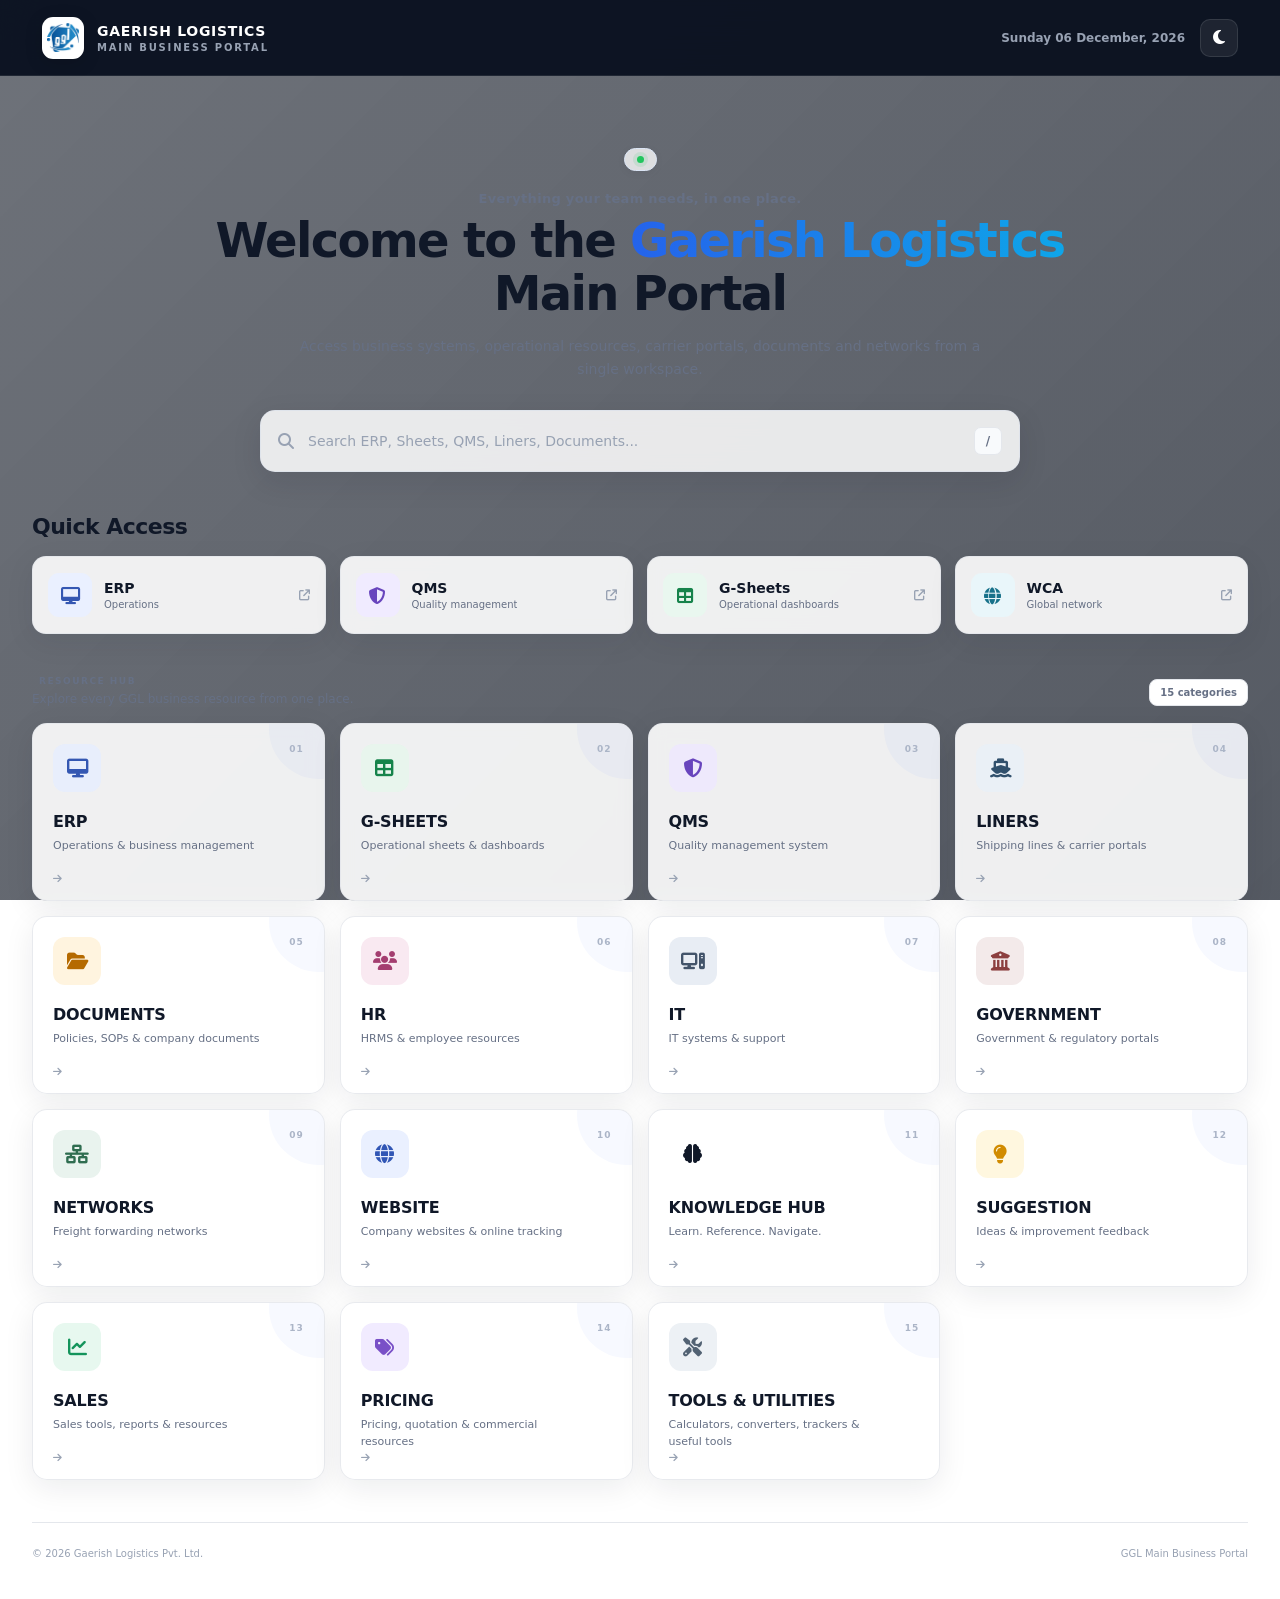
==== commit bbfabe70: "Revert "Add files via upload" - restore previous repository state" ====
--- a/index.html
+++ b/index.html
@@ -1,103 +1,1150 @@
-<!doctype html>
+<!DOCTYPE html>
+
 <html lang="en">
 <head>
-<meta charset="utf-8">
-<meta name="viewport" content="width=device-width,initial-scale=1">
-<title>GEORUSH SEO</title>
-<link rel="stylesheet" href="styles.css?v=13">
+  <meta charset="UTF-8">
+  <meta name="viewport" content="width=device-width, initial-scale=1.0">
+  <meta name="theme-color" content="#0b1220">
+
+  <title>Gaerish Logistics Main Portal</title>
+
+  <link rel="stylesheet" href="style.css">
+
+  <link
+    rel="stylesheet"
+    href="https://cdnjs.cloudflare.com/ajax/libs/font-awesome/6.5.2/css/all.min.css"
+  >
 </head>
+
 <body>
-<aside class="sidebar">
-  <div class="brand"><span>G</span><div><b>GEORUSH</b><small>SEO INTELLIGENCE</small></div></div>
-  <nav id="mainNav">
-    <a class="nav-link active" href="#dashboard" data-page="dashboard">Dashboard</a>
-    <a class="nav-link" href="#keywords" data-page="keywords">Keywords</a>
-    <a class="nav-link" href="#rankings" data-page="rankings">Rankings</a>
-    <a class="nav-link" href="#competitors" data-page="competitors">Competitors</a>
-    <a class="nav-link" href="#audit" data-page="audit">Site Audit</a>
-    <a class="nav-link" href="#content" data-page="content">Content</a>
-    <a class="nav-link" href="#backlinks" data-page="backlinks">Backlinks</a>
-    <a class="nav-link" href="#analytics" data-page="analytics">Analytics</a>
-    <a class="nav-link" href="#reports" data-page="reports">Reports</a>
-  </nav>
-  <div class="ai"><b>GEORUSH AI</b><p>Ask the SEO analyst after connecting your data sources.</p></div>
-</aside>
-
-<main>
-<header>
-  <div><small>MARKETING / SEO</small><h1 id="pageTitle">SEO Command Center</h1><p>Your internal search intelligence platform.</p></div>
-  <div class="actions">
-    <input id="globalSearch" type="search" placeholder="Search crawled URLs, titles, H1...">
-    <button id="searchBtn" type="button">Search</button>
-    <input id="site" value="https://example.com" placeholder="https://your-site.com">
-    <button id="runAudit" type="button">Run audit</button>
-  </div>
-</header>
-
-<section id="dashboard" data-section="dashboard">
-  <section class="cards">
-    <div class="card score"><small>GEORUSH SEO SCORE</small><strong id="score">—</strong><span>Technical crawl health</span></div>
-    <div class="card"><small>PAGES CRAWLED</small><strong id="pages">—</strong><span>Current audit</span></div>
-    <div class="card"><small>ISSUES</small><strong id="issues">—</strong><span>Detected problems</span></div>
-    <div class="card"><small>CRAWL STATUS</small><strong id="status">READY</strong><span id="apiStatus">Checking API...</span></div>
-  </section>
-  <section class="panel"><div class="head"><div><h2>Technical SEO</h2><p>Live results from the GEORUSH crawler.</p></div><div id="msg"></div></div>
-    <table><thead><tr><th>URL</th><th>Status</th><th>Title</th><th>Words</th><th>Load</th><th>Issues</th></tr></thead><tbody id="rows"><tr><td colspan="6">Enter a site and run an audit.</td></tr></tbody></table>
-  </section>
+<video
+    class="live-background"
+    autoplay
+    muted
+    loop
+    playsinline
+    preload="auto"
+>
+    <source
+        src="https://raw.githubusercontent.com/PharmaQA-ops/library/a3daff9d80bd6d04c3811c5fb9a130c50ca15c81/Pharmaceutical_logistics_global_%E2%80%A6_1080p_20260910150219.mp4"
+        type="video/mp4"
+    >
+</video>
+
+<div class="background-overlay"></div>
+  <!-- =========================================
+       GGL WELCOME / LOADING SCREEN
+  ========================================== -->
+
+  <div id="welcomeScreen" class="welcome-screen">
+
+
+<div class="welcome-content">
+
+  <div class="welcome-logo-wrap">
+    <img
+      src="logo.png"
+      alt="Gaerish Logistics"
+      class="welcome-logo"
+    >
+  </div>
+
+  <div class="welcome-company">
+    GAERISH LOGISTICS
+  </div>
+
+  <div class="welcome-portal">
+    MAIN BUSINESS PORTAL
+  </div>
+
+  <div class="welcome-line"></div>
+
+  <div class="welcome-message">
+    Welcome to GGL
+  </div>
+
+  <div class="loading-area">
+
+    <div class="loading-bar">
+      <div class="loading-progress"></div>
+    </div>
+
+    <div class="loading-text">
+      Loading your workspace...
+    </div>
+
+  </div>
+
+</div>
+
+
+  </div>
+
+  <!-- =========================================
+       HEADER
+  ========================================== -->
+
+  <header class="topbar">
+
+
+<div class="brand">
+
+  <div class="brand-logo">
+
+    <img
+      src="logo.png"
+      alt="Gaerish Logistics"
+      class="company-logo"
+    >
+
+  </div>
+
+  <div class="brand-copy">
+
+    <div class="company-name">
+      GAERISH LOGISTICS
+    </div>
+
+    <div class="portal-name">
+      MAIN BUSINESS PORTAL
+    </div>
+
+  </div>
+
+</div>
+
+
+<div class="header-right">
+
+  <!-- Current Date -->
+  <span
+    id="currentDate"
+    class="current-date"
+  ></span>
+
+
+  <!-- Theme -->
+  <button
+    class="icon-btn"
+    onclick="toggleTheme()"
+    aria-label="Toggle dark/light mode"
+    title="Toggle theme"
+  >
+    <i class="fa-solid fa-moon"></i>
+  </button>
+
+</div>
+
+
+  </header>
+
+  <!-- =========================================
+       MAIN
+  ========================================== -->
+
+  <main class="main-container">
+
+
+<!-- =========================================
+     HERO
+========================================== -->
+
+<section class="hero">
+
+  <div class="hero-badge">
+
+    <span class="status-dot"></span>
+
+  </div>
+
+
+  <p class="welcome">
+    Everything your team needs, in one place.
+  </p>
+
+
+  <h1>
+    Welcome to the
+    <span>Gaerish Logistics</span>
+    Main Portal
+  </h1>
+
+
+  <p class="subtitle">
+
+    Access business systems, operational resources,
+    carrier portals, documents and networks from
+    a single workspace.
+
+  </p>
+
+
+  <!-- =========================================
+       SEARCH
+  ========================================== -->
+
+  <div class="search-wrap">
+
+    <div class="search-container">
+
+      <i class="fa-solid fa-magnifying-glass"></i>
+
+      <input
+        type="text"
+        id="searchInput"
+        placeholder="Search ERP, Sheets, QMS, Liners, Documents..."
+        autocomplete="off"
+        oninput="searchPortal()"
+        onkeydown="handleSearchKey(event)"
+      >
+
+      <span
+        class="search-shortcut"
+        title="Press / to search"
+      >
+        /
+      </span>
+
+    </div>
+
+
+    <div
+      id="searchResults"
+      class="search-results"
+    ></div>
+
+  </div>
+
 </section>
 
-<section id="keywords" data-section="keywords" class="module">
-  <div class="module-head">
-    <div><h2>Keyword Intelligence</h2><p>Analyze GSC keyword exports, identify opportunities and map keywords to crawled pages.</p></div>
-    <span class="badge" id="keywordSource">GSC / EVIDENCE</span>
-  </div>
-  <div class="keyword-toolbar">
-    <input id="keywordFilter" type="search" placeholder="Filter keywords...">
-    <select id="keywordIntentFilter"><option value="">All intent</option><option>Informational</option><option>Commercial</option><option>Transactional</option><option>Navigational</option></select>
-    <button id="keywordIntelRun" type="button">Run Keyword Intelligence</button><button id="keywordDemo" type="button">Load demo data</button>
-    <label class="file-button">Import GSC CSV<input id="keywordCsv" type="file" accept=".csv,text/csv" hidden></label>
-  </div>
-  <div id="keywordIntelResult" class="panel-lite"><div class="empty-state">Run Keyword Intelligence after an audit to extract evidence-based keyword themes. Search volume and rankings require GSC or a keyword provider.</div></div>
-  <div id="keywordIntelResult" class="panel-lite"><div class="empty-state">Run Keyword Intelligence after an audit to extract evidence-based keyword themes. Search volume and rankings require GSC or a keyword provider.</div></div>
-  <div class="metric-grid" id="keywordMetrics"></div>
-  <div class="table-wrap"><table><thead><tr><th>Keyword</th><th>Intent</th><th>Clicks</th><th>Impressions</th><th>CTR</th><th>Position</th><th>Opportunity</th></tr></thead>
-  <tbody id="keywordRows"><tr><td colspan="7">Load demo data or import a Google Search Console CSV export.</td></tr></tbody></table></div>
+
+<!-- =========================================
+     QUICK ACCESS
+========================================== -->
+
+<section class="section quick-section">
+
+  <div class="section-heading">
+
+    <div>
+
+      
+      <h2>
+        Quick Access
+      </h2>
+
+    </div>
+
+  </div>
+
+
+  <div class="quick-access">
+
+
+    <!-- ERP -->
+
+    <button
+      class="quick-btn quick-erp"
+      onclick="openLink('ERP')"
+    >
+
+      <span class="quick-icon">
+        <i class="fa-solid fa-desktop"></i>
+      </span>
+
+      <span class="quick-label">
+
+        <strong>
+          ERP
+        </strong>
+
+        <small>
+          Operations
+        </small>
+
+      </span>
+
+      <i class="fa-solid fa-arrow-up-right-from-square quick-arrow"></i>
+
+    </button>
+
+
+    <!-- QMS -->
+
+    <button
+      class="quick-btn quick-qms"
+      onclick="openLink('QMS')"
+    >
+
+      <span class="quick-icon">
+        <i class="fa-solid fa-shield-halved"></i>
+      </span>
+
+      <span class="quick-label">
+
+        <strong>
+          QMS
+        </strong>
+
+        <small>
+          Quality management
+        </small>
+
+      </span>
+
+      <i class="fa-solid fa-arrow-up-right-from-square quick-arrow"></i>
+
+    </button>
+
+
+    <!-- G-SHEETS -->
+
+    <button
+      class="quick-btn quick-gsheets"
+      onclick="openPanel('G-SHEETS')"
+    >
+
+      <span class="quick-icon">
+        <i class="fa-solid fa-table"></i>
+      </span>
+
+      <span class="quick-label">
+
+        <strong>
+          G-Sheets
+        </strong>
+
+        <small>
+          Operational dashboards
+        </small>
+
+      </span>
+
+      <i class="fa-solid fa-arrow-up-right-from-square quick-arrow"></i>
+
+    </button>
+
+
+    <!-- WCA -->
+
+    <button
+      class="quick-btn quick-wca"
+      onclick="openLink('WCA')"
+    >
+
+      <span class="quick-icon">
+        <i class="fa-solid fa-globe"></i>
+      </span>
+
+      <span class="quick-label">
+
+        <strong>
+          WCA
+        </strong>
+
+        <small>
+          Global network
+        </small>
+
+      </span>
+
+      <i class="fa-solid fa-arrow-up-right-from-square quick-arrow"></i>
+
+    </button>
+
+  </div>
+
 </section>
 
-<section id="rankings" data-section="rankings" class="module"><div class="module-head"><div><h2>Rankings</h2><p>Organic ranking visibility and landing-page performance.</p></div><span class="badge" id="rankingSource">GSC REQUIRED</span></div><div class="metric-grid" id="rankingMetrics"></div><div class="empty-state" id="rankingEmpty">Real keyword positions require Google Search Console. Run an audit to populate page-level SEO signals below.</div><div class="table-wrap"><table><thead><tr><th>Landing Page</th><th>SEO Score Signal</th><th>Words</th><th>H1</th><th>Issues</th></tr></thead><tbody id="rankingRows"><tr><td colspan="5">Run an audit first.</td></tr></tbody></table></div></section>
-
-<section id="competitors" data-section="competitors" class="module"><div class="module-head"><div><h2>Competitor Intelligence</h2><p>Automatically discover and benchmark the top relevant competitor domains.</p></div><span class="badge">AUTO DISCOVERY</span></div>
-<div class="compare-controls"><input id="competitorUrl" placeholder="Competitor URL e.g. https://example.com"><button id="inspectCompetitor" type="button">Inspect competitor</button><button id="discoverCompetitors" type="button">Auto-discover competitors</button></div><div id="competitorProfile" class="intel-summary">Target site title will appear here after an audit or competitor discovery.</div>
-<div id="competitorResult" class="compare-grid"><div class="empty-state">Enter a competitor URL and inspect it.</div></div></section>
-
-<section id="audit" data-section="audit" class="module"><div class="module-head"><div><h2>Site Audit</h2><p>Prioritized technical SEO issues detected by GEORUSH.</p></div><span class="badge" id="auditGrade">NO AUDIT</span></div><div class="metric-grid" id="auditMetrics"></div><div class="issue-grid" id="issueSummary"></div><div class="table-wrap"><table><thead><tr><th>URL</th><th>Status</th><th>Severity</th><th>Issues</th><th>Load</th></tr></thead><tbody id="auditRows"><tr><td colspan="5">Run an audit first.</td></tr></tbody></table></div></section>
-
-<section id="content" data-section="content" class="module"><div class="module-head"><div><h2>Content Intelligence</h2><p>Content depth, titles, descriptions and heading structure from the crawl.</p></div><span class="badge">CRAWL DATA</span></div><div class="metric-grid" id="contentMetrics"></div><div class="table-wrap"><table><thead><tr><th>Page</th><th>Title</th><th>Words</th><th>Description</th><th>H1</th><th>Content Issues</th></tr></thead><tbody id="contentRows"><tr><td colspan="6">Run an audit first.</td></tr></tbody></table></div></section>
-
-<section id="backlinks" data-section="backlinks" class="module"><div class="module-head"><div><h2>Backlink Intelligence</h2><p>Internal and external link signals discovered during crawling.</p></div><span class="badge">CRAWL SIGNALS</span></div><div class="metric-grid" id="backlinkMetrics"></div><div class="table-wrap"><table><thead><tr><th>Page</th><th>Internal Links</th><th>External Links</th><th>Link Signal</th></tr></thead><tbody id="backlinkRows"><tr><td colspan="4">Run an audit first.</td></tr></tbody></table></div></section>
-
-<section id="reports" data-section="reports" class="module">
-  <div class="module-head">
-    <div><h2>SEO Reports</h2><p>Turn the latest GEORUSH audit into a management-ready report.</p></div>
-    <span class="badge">LOCAL REPORTING</span>
-  </div>
-  <div class="report-controls">
-    <input id="reportTitle" value="GEORUSH SEO Audit Report" placeholder="Report title">
-    <input id="reportCompany" placeholder="Company / website name">
-    <button id="generateReport" type="button">Generate Report</button>
-    <button id="fullIntelReport" type="button">Full Intelligence Report</button><button id="ollamaAI" type="button">Run Ollama AI</button><button id="deepResearch" type="button">3-Agent Deep Research</button><span id="ollamaStatus" class="badge">OLLAMA CHECKING</span>
-    <button id="downloadReport" type="button">Download HTML</button>
-    <button id="downloadReportCsv" type="button">Export CSV</button>
-    <button id="printReport" type="button">Print / Save PDF</button>
-  </div>
-  <div id="deepResearchResult" class="report-section"></div><div id="reportPreview" class="report-preview">
-    <div class="empty-state">Run an audit first, then click Generate Report.</div>
-  </div>
+
+<!-- =========================================
+     ALL RESOURCES
+========================================== -->
+
+<section class="section">
+
+  <div class="section-heading resources-heading">
+
+    <div>
+
+      <div class="eyebrow">
+
+        <i class="fa-solid fa-grid-2"></i>
+
+        RESOURCE HUB
+
+      </div>
+    
+      <p>
+        Explore every GGL business resource from one place.
+      </p>
+
+    </div>
+
+
+    <span class="resource-count">
+      15 categories
+    </span>
+
+  </div>
+
+
+  <div class="tile-grid">
+
+
+    <!-- =====================================
+         01 ERP
+    ====================================== -->
+
+    <div
+      class="portal-card"
+      onclick="openPanel('ERP')"
+      data-search="erp system operations shipment logistics business management"
+    >
+
+      <div class="card-top">
+
+        <div class="card-icon erp">
+          <i class="fa-solid fa-desktop"></i>
+        </div>
+
+        <span class="card-number">
+          01
+        </span>
+
+      </div>
+
+      <div class="card-content">
+
+        <h3>
+          ERP
+        </h3>
+
+        <p>
+          Operations &amp; business management
+        </p>
+
+      </div>
+
+      <div class="card-footer">
+
+        <i class="fa-solid fa-arrow-right"></i>
+
+      </div>
+
+    </div>
+
+
+    <!-- =====================================
+         02 G-SHEETS
+    ====================================== -->
+
+    <div
+      class="portal-card"
+      onclick="openPanel('G-SHEETS')"
+      data-search="google sheets g sheets reports operations dashboards sea air import export"
+    >
+
+      <div class="card-top">
+
+        <div class="card-icon sheets">
+          <i class="fa-solid fa-table"></i>
+        </div>
+
+        <span class="card-number">
+          02
+        </span>
+
+      </div>
+
+      <div class="card-content">
+
+        <h3>
+          G-SHEETS
+        </h3>
+
+        <p>
+          Operational sheets &amp; dashboards
+        </p>
+
+      </div>
+
+      <div class="card-footer">
+
+        <i class="fa-solid fa-arrow-right"></i>
+
+      </div>
+
+    </div>
+
+
+    <!-- =====================================
+         03 QMS
+    ====================================== -->
+
+    <div
+      class="portal-card"
+      onclick="openLink('QMS')"
+      data-search="qms quality management capa ncr audits compliance gdp"
+    >
+
+      <div class="card-top">
+
+        <div class="card-icon qms">
+          <i class="fa-solid fa-shield-halved"></i>
+        </div>
+
+        <span class="card-number">
+          03
+        </span>
+
+      </div>
+
+      <div class="card-content">
+
+        <h3>
+          QMS
+        </h3>
+
+        <p>
+          Quality management system
+        </p>
+
+      </div>
+
+      <div class="card-footer">
+
+        <i class="fa-solid fa-arrow-right"></i>
+
+      </div>
+
+    </div>
+
+
+    <!-- =====================================
+         04 LINERS
+    ====================================== -->
+
+    <div
+      class="portal-card"
+      onclick="openPanel('LINERS')"
+      data-search="liners shipping lines carrier maersk msc cma cgm hapag lloyd one cosco evergreen zim"
+    >
+
+      <div class="card-top">
+
+        <div class="card-icon liners">
+          <i class="fa-solid fa-ship"></i>
+        </div>
+
+        <span class="card-number">
+          04
+        </span>
+
+      </div>
+
+      <div class="card-content">
+
+        <h3>
+          LINERS
+        </h3>
+
+        <p>
+          Shipping lines &amp; carrier portals
+        </p>
+
+      </div>
+
+      <div class="card-footer">
+
+        <i class="fa-solid fa-arrow-right"></i>
+
+      </div>
+
+    </div>
+
+
+    <!-- =====================================
+         05 DOCUMENTS
+    ====================================== -->
+
+    <div
+      class="portal-card"
+      onclick="openPanel('DOCUMENTS')"
+      data-search="documents google drive policies sop manuals forms work instructions formats"
+    >
+
+      <div class="card-top">
+
+        <div class="card-icon documents">
+          <i class="fa-solid fa-folder-open"></i>
+        </div>
+
+        <span class="card-number">
+          05
+        </span>
+
+      </div>
+
+      <div class="card-content">
+
+        <h3>
+          DOCUMENTS
+        </h3>
+
+        <p>
+          Policies, SOPs &amp; company documents
+        </p>
+
+      </div>
+
+      <div class="card-footer">
+
+        <i class="fa-solid fa-arrow-right"></i>
+
+      </div>
+
+    </div>
+
+
+    <!-- =====================================
+         06 HR
+    ====================================== -->
+
+    <div
+      class="portal-card"
+      onclick="openPanel('HR')"
+      data-search="hr human resources keka employee hrms payroll"
+    >
+
+      <div class="card-top">
+
+        <div class="card-icon hr">
+          <i class="fa-solid fa-users"></i>
+        </div>
+
+        <span class="card-number">
+          06
+        </span>
+
+      </div>
+
+      <div class="card-content">
+
+        <h3>
+          HR
+        </h3>
+
+        <p>
+          HRMS &amp; employee resources
+        </p>
+
+      </div>
+
+      <div class="card-footer">
+
+        <i class="fa-solid fa-arrow-right"></i>
+
+      </div>
+
+    </div>
+
+
+    <!-- =====================================
+         07 IT
+    ====================================== -->
+
+    <div
+      class="portal-card"
+      onclick="openPanel('IT')"
+      data-search="it technology support applications software systems documents helpdesk"
+    >
+
+      <div class="card-top">
+
+        <div class="card-icon it">
+          <i class="fa-solid fa-computer"></i>
+        </div>
+
+        <span class="card-number">
+          07
+        </span>
+
+      </div>
+
+      <div class="card-content">
+
+        <h3>
+          IT
+        </h3>
+
+        <p>
+          IT systems &amp; support
+        </p>
+
+      </div>
+
+      <div class="card-footer">
+
+        <i class="fa-solid fa-arrow-right"></i>
+
+      </div>
+
+    </div>
+
+
+    <!-- =====================================
+         08 GOVERNMENT
+    ====================================== -->
+
+    <div
+      class="portal-card"
+      onclick="openPanel('GOVERNMENT')"
+      data-search="government icegate dgft gst customs regulatory export import tax"
+    >
+
+      <div class="card-top">
+
+        <div class="card-icon government">
+          <i class="fa-solid fa-building-columns"></i>
+        </div>
+
+        <span class="card-number">
+          08
+        </span>
+
+      </div>
+
+      <div class="card-content">
+
+        <h3>
+          GOVERNMENT
+        </h3>
+
+        <p>
+          Government &amp; regulatory portals
+        </p>
+
+      </div>
+
+      <div class="card-footer">
+
+        <i class="fa-solid fa-arrow-right"></i>
+
+      </div>
+
+    </div>
+
+
+    <!-- =====================================
+         09 NETWORKS
+    ====================================== -->
+
+    <div
+      class="portal-card"
+      onclick="openPanel('NETWORKS')"
+      data-search="networks wpa opec freight forwarding agents forwarding network"
+    >
+
+      <div class="card-top">
+
+        <div class="card-icon networks">
+          <i class="fa-solid fa-network-wired"></i>
+        </div>
+
+        <span class="card-number">
+          09
+        </span>
+
+      </div>
+
+      <div class="card-content">
+
+        <h3>
+          NETWORKS
+        </h3>
+
+        <p>
+          Freight forwarding networks
+        </p>
+
+      </div>
+
+      <div class="card-footer">
+
+        <i class="fa-solid fa-arrow-right"></i>
+
+      </div>
+
+    </div>
+
+
+    <!-- =====================================
+         10 WEBSITE
+    ====================================== -->
+
+    <div
+      class="portal-card"
+      onclick="openPanel('Website')"
+      data-search="website company gaerish logistics online tracking websites"
+    >
+
+      <div class="card-top">
+
+        <div class="card-icon website">
+          <i class="fa-solid fa-globe"></i>
+        </div>
+
+        <span class="card-number">
+          10
+        </span>
+
+      </div>
+
+      <div class="card-content">
+
+        <h3>
+          WEBSITE
+        </h3>
+
+        <p>
+          Company websites &amp; online tracking
+        </p>
+
+      </div>
+
+      <div class="card-footer">
+
+        <i class="fa-solid fa-arrow-right"></i>
+
+      </div>
+
+    </div>
+
+
+ 
+<!-- =====================================
+     11 GGL KNOWLEDGE
+====================================== -->
+
+<div
+  class="portal-card"
+  onclick="openPanel('KNOWLEDGE HUB')"
+  data-search="KNOWLEDGE HUB logistics learning incoterms trade shipping customs terminology guides reference knowledge base"
+>
+
+  <div class="card-top">
+
+    <div class="card-icon KNOWLEDGE HUB">
+      <i class="fa-solid fa-brain"></i>
+    </div>
+
+    <span class="card-number">
+      11
+    </span>
+
+  </div>
+
+  <div class="card-content">
+
+    <h3>
+      KNOWLEDGE HUB
+    </h3>
+
+    <p>
+      Learn. Reference. Navigate.
+    </p>
+
+  </div>
+
+  <div class="card-footer">
+
+    <i class="fa-solid fa-arrow-right"></i>
+
+  </div>
+
+</div>
+
+
+
+
+    <!-- =====================================
+         12 SUGGESTION
+    ====================================== -->
+
+    <div
+      class="portal-card"
+      onclick="openPanel('SUGGESTION')"
+      data-search="suggestion ideas improvement feedback suggestion box"
+    >
+
+      <div class="card-top">
+
+        <div class="card-icon suggestion">
+          <i class="fa-solid fa-lightbulb"></i>
+        </div>
+
+        <span class="card-number">
+          12
+        </span>
+
+      </div>
+
+      <div class="card-content">
+
+        <h3>
+          SUGGESTION
+        </h3>
+
+        <p>
+          Ideas &amp; improvement feedback
+        </p>
+
+      </div>
+
+      <div class="card-footer">
+
+        <i class="fa-solid fa-arrow-right"></i>
+
+      </div>
+
+    </div>
+
+
+    <!-- =====================================
+         13 SALES
+    ====================================== -->
+
+    <div
+      class="portal-card"
+      onclick="openPanel('SALES')"
+      data-search="sales customer business development leads reports sales resources"
+    >
+
+      <div class="card-top">
+
+        <div class="card-icon sales">
+          <i class="fa-solid fa-chart-line"></i>
+        </div>
+
+        <span class="card-number">
+          13
+        </span>
+
+      </div>
+
+      <div class="card-content">
+
+        <h3>
+          SALES
+        </h3>
+
+        <p>
+          Sales tools, reports &amp; resources
+        </p>
+
+      </div>
+
+      <div class="card-footer">
+
+        <i class="fa-solid fa-arrow-right"></i>
+
+      </div>
+
+    </div>
+
+
+    <!-- =====================================
+         14 PRICING
+    ====================================== -->
+
+    <div
+      class="portal-card"
+      onclick="openPanel('PRICING')"
+      data-search="pricing quotation rates commercial pricing resources"
+    >
+
+      <div class="card-top">
+
+        <div class="card-icon pricing">
+          <i class="fa-solid fa-tags"></i>
+        </div>
+
+        <span class="card-number">
+          14
+        </span>
+
+      </div>
+
+      <div class="card-content">
+
+        <h3>
+          PRICING
+        </h3>
+
+        <p>
+          Pricing, quotation &amp; commercial resources
+        </p>
+
+      </div>
+
+      <div class="card-footer">
+
+        <i class="fa-solid fa-arrow-right"></i>
+
+      </div>
+
+    </div>
+
+
+    <!-- =====================================
+         15 TOOLS & UTILITIES
+    ====================================== -->
+
+    <div
+      class="portal-card"
+      onclick="openPanel('TOOLS & UTILITIES')"
+      data-search="tools utilities calculators calculator converter converters trackers business tools"
+    >
+
+      <div class="card-top">
+
+        <div class="card-icon tools">
+          <i class="fa-solid fa-screwdriver-wrench"></i>
+        </div>
+
+        <span class="card-number">
+          15
+        </span>
+
+      </div>
+
+      <div class="card-content">
+
+        <h3>
+          TOOLS &amp; UTILITIES
+        </h3>
+
+        <p>
+          Calculators, converters, trackers &amp; useful tools
+        </p>
+
+      </div>
+
+      <div class="card-footer">
+
+        <i class="fa-solid fa-arrow-right"></i>
+
+      </div>
+
+    </div>
+
+  </div>
+
 </section>
 
-<section id="analytics" data-section="analytics" class="module"><div class="module-head"><div><h2>Analytics</h2><p>Crawl performance now; GA4 metrics when connected.</p></div><span class="badge">GA4 READY</span></div><div class="metric-grid" id="analyticsMetrics"></div><div class="panel-lite"><h3>Data source status</h3><p><b>Crawler:</b> <span id="analyticsCrawlerStatus">No audit loaded</span></p><p><b>Google Analytics 4:</b> Not connected</p><p><b>Google Search Console:</b> Not connected</p></div></section>
-</main>
-<script src="api-config.js?v=14"></script>
-<script src="app.js?v=14"></script>
+
+<!-- =========================================
+     FOOTER
+========================================== -->
+
+<footer>
+
+  <span>
+    © 2026 Gaerish Logistics Pvt. Ltd.
+  </span>
+
+  <span>
+    GGL Main Business Portal
+  </span>
+
+</footer>
+
+
+  </main>
+
+  <!-- =========================================
+       RESOURCE MODAL
+  ========================================== -->
+
+  <div
+    class="modal"
+    id="modal"
+    onclick="closeModalOutside(event)"
+  >
+
+
+<div class="modal-box">
+
+  <div class="modal-header">
+
+    <div>
+
+      <div class="modal-kicker">
+        RESOURCE CATEGORY
+      </div>
+
+      <h2 id="modalTitle">
+        Resources
+      </h2>
+
+      <p id="modalSubtitle">
+        Access resources
+      </p>
+
+    </div>
+
+
+    <button
+      class="close-btn"
+      onclick="closeModal()"
+      aria-label="Close"
+      title="Close"
+    >
+
+      <i class="fa-solid fa-xmark"></i>
+
+    </button>
+
+  </div>
+
+
+  <div
+    id="modalContent"
+    class="modal-content"
+  ></div>
+
+</div>
+
+
+  </div>
+
+  <!-- =========================================
+       JAVASCRIPT
+  ========================================== -->
+
+<script src="app.js"></script>
+
+<script>
+(function () {
+    function removeLoadingScreen() {
+        const screen = document.getElementById("welcomeScreen");
+
+        if (!screen) return;
+
+        screen.classList.add("hide");
+        screen.style.opacity = "0";
+        screen.style.visibility = "hidden";
+        screen.style.pointerEvents = "none";
+
+        setTimeout(function () {
+            screen.style.display = "none";
+        }, 700);
+    }
+
+    // Safety fallback — works even if app.js has an error
+    setTimeout(removeLoadingScreen, 1200);
+})();
+</script>
 </body>
 </html>
--- a/style.css
+++ b/style.css
@@ -0,0 +1,2001 @@
+:root {
+--bg: #f4f7fb;
+--surface: #ffffff;
+--surface-soft: #f8fafc;
+--text: #101828;
+--muted: #667085;
+--border: #e4e7ec;
+
+--header: #0b1220;
+--header-soft: #111c30;
+
+--accent: #2563eb;
+--accent-soft: #eff6ff;
+
+--shadow-sm: 0 2px 8px rgba(16, 24, 40, .05);
+--shadow: 0 12px 32px rgba(16, 24, 40, .08);
+--shadow-lg: 0 24px 60px rgba(16, 24, 40, .14);
+}
+
+/* =========================================
+GLOBAL
+========================================= */
+
+* {
+  box-sizing: border-box;
+  }
+
+html {
+scroll-behavior: smooth;
+}
+
+body {
+    position: relative;
+    margin: 0;
+
+    font-family:
+        Inter,
+        ui-sans-serif,
+        system-ui,
+        -apple-system,
+        BlinkMacSystemFont,
+        "Segoe UI",
+        Arial,
+        sans-serif;
+
+    background: transparent !important;
+
+    color: var(--text);
+
+    min-height: 100vh;
+
+    transition:
+        background .25s ease,
+        color .25s ease;
+}
+
+button,
+input {
+font: inherit;
+}
+
+button {
+-webkit-tap-highlight-color: transparent;
+}
+
+/* =========================================
+HEADER
+========================================= */
+
+.topbar {
+height: 76px;
+
+background: rgba(11, 18, 32, .97);
+
+color: #fff;
+
+display: flex;
+align-items: center;
+justify-content: space-between;
+
+padding: 0 42px;
+
+border-bottom:
+1px solid rgba(255, 255, 255, .08);
+
+position: sticky;
+top: 0;
+
+z-index: 900;
+
+backdrop-filter: blur(16px);
+}
+
+.brand {
+display: flex;
+align-items: center;
+
+gap: 13px;
+}
+
+.brand-logo {
+width: 42px;
+height: 42px;
+
+border-radius: 11px;
+
+background: #fff;
+
+display: flex;
+align-items: center;
+justify-content: center;
+
+padding: 5px;
+
+box-shadow:
+0 4px 18px rgba(0, 0, 0, .16);
+}
+
+.company-logo {
+width: 100%;
+height: 100%;
+
+object-fit: contain;
+}
+
+.company-name {
+font-size: 14px;
+font-weight: 800;
+
+letter-spacing: .7px;
+}
+
+.portal-name {
+margin-top: 3px;
+
+font-size: 10px;
+font-weight: 600;
+
+letter-spacing: 1.8px;
+
+color: #98a2b3;
+}
+
+.header-right {
+display: flex;
+align-items: center;
+
+gap: 15px;
+}
+
+.current-date {
+color: #98a2b3;
+
+font-size: 12px;
+font-weight: 600;
+}
+
+.icon-btn {
+width: 38px;
+height: 38px;
+
+border:
+1px solid rgba(255, 255, 255, .1);
+
+background:
+rgba(255, 255, 255, .07);
+
+color: #fff;
+
+border-radius: 10px;
+
+cursor: pointer;
+
+transition:
+.2s ease;
+}
+
+.icon-btn:hover {
+background:
+rgba(255, 255, 255, .14);
+
+transform:
+translateY(-1px);
+}
+
+/* =========================================
+MAIN
+========================================= */
+
+.main-container {
+width:
+min(
+1380px,
+calc(100% - 64px)
+);
+
+margin: 0 auto;
+
+padding:
+52px 0 35px;
+}
+
+/* =========================================
+HERO
+========================================= */
+
+.hero {
+text-align: center;
+
+padding:
+20px 0 42px;
+}
+
+.hero-badge {
+display: inline-flex;
+
+align-items: center;
+
+gap: 8px;
+
+padding:
+7px 12px;
+
+border:
+1px solid #dbe5f5;
+
+background:
+rgba(255, 255, 255, .78);
+
+border-radius: 999px;
+
+color: #475467;
+
+font-size: 10px;
+
+font-weight: 800;
+
+letter-spacing: 1.4px;
+
+box-shadow:
+var(--shadow-sm);
+}
+
+.status-dot {
+width: 7px;
+height: 7px;
+
+border-radius: 50%;
+
+background: #22c55e;
+
+box-shadow:
+0 0 0 4px
+rgba(34, 197, 94, .12);
+}
+
+.welcome {
+margin:
+20px 0 8px;
+
+color: #667085;
+
+font-size: 13px;
+
+font-weight: 700;
+
+letter-spacing: .3px;
+}
+
+.hero h1 {
+max-width: 880px;
+
+margin: 0 auto;
+
+font-size:
+clamp(
+30px,
+4vw,
+48px
+);
+
+line-height: 1.1;
+
+letter-spacing: -1.7px;
+}
+
+.hero h1 span {
+background:
+linear-gradient(
+90deg,
+#2563eb,
+#0ea5e9
+);
+
+-webkit-background-clip: text;
+background-clip: text;
+
+color: transparent;
+}
+
+.subtitle {
+max-width: 720px;
+
+margin:
+15px auto 0;
+
+color: var(--muted);
+
+font-size: 14px;
+
+line-height: 1.7;
+}
+
+/* =========================================
+SEARCH
+========================================= */
+
+.search-wrap {
+position: relative;
+
+max-width: 760px;
+
+margin:
+28px auto 0;
+}
+
+.search-container {
+    height: 62px;
+
+    display: flex;
+
+    align-items: center;
+
+    gap: 12px;
+
+    padding:
+        0 17px;
+
+    background:
+        rgba(255, 255, 255, 0.86);
+
+    border:
+        1px solid rgba(223, 228, 236, 0.90);
+
+    border-radius: 15px;
+
+    box-shadow:
+        0 10px 30px
+        rgba(16, 24, 40, .10);
+
+    backdrop-filter: blur(12px);
+    -webkit-backdrop-filter: blur(12px);
+
+    transition:
+        .2s ease;
+}
+.search-container:focus-within {
+border-color: #9dbcf5;
+
+box-shadow:
+0 0 0 4px
+rgba(37, 99, 235, .08),
+0 12px 32px
+rgba(16, 24, 40, .09);
+}
+
+.search-container > i {
+color: #98a2b3;
+
+font-size: 16px;
+}
+
+.search-container input {
+flex: 1;
+
+min-width: 0;
+
+border: 0;
+
+outline: 0;
+
+background: transparent;
+
+color: var(--text);
+
+font-size: 14px;
+}
+
+.search-container input::placeholder {
+color: #98a2b3;
+}
+
+.search-shortcut {
+display: grid;
+
+place-items: center;
+
+width: 28px;
+height: 28px;
+
+border:
+1px solid #e4e7ec;
+
+background:
+#f8fafc;
+
+border-radius: 7px;
+
+color: #667085;
+
+font-size: 12px;
+
+font-weight: 700;
+}
+
+/* =========================================
+SEARCH RESULTS
+========================================= */
+
+.search-results {
+position: absolute;
+
+left: 0;
+right: 0;
+
+top:
+calc(100% + 8px);
+
+z-index: 800;
+
+display: none;
+
+padding: 7px;
+
+text-align: left;
+
+background:
+var(--surface);
+
+border:
+1px solid var(--border);
+
+border-radius: 14px;
+
+box-shadow:
+var(--shadow-lg);
+}
+
+.search-results.show {
+display: block;
+}
+
+.search-result {
+display: flex;
+
+align-items: center;
+
+gap: 12px;
+
+padding: 11px;
+
+border-radius: 10px;
+
+cursor: pointer;
+
+transition:
+.15s ease;
+}
+
+.search-result:hover {
+background:
+var(--surface-soft);
+}
+
+.search-result-icon {
+width: 38px;
+height: 38px;
+
+flex: 0 0 38px;
+
+display: grid;
+
+place-items: center;
+
+border-radius: 9px;
+
+background:
+var(--accent-soft);
+
+color:
+var(--accent);
+}
+
+.search-result-info {
+min-width: 0;
+
+display: flex;
+
+flex-direction: column;
+
+gap: 2px;
+}
+
+.search-result-info strong {
+font-size: 13px;
+}
+
+.search-result-info span {
+color: var(--muted);
+
+font-size: 11px;
+
+white-space: nowrap;
+
+overflow: hidden;
+
+text-overflow: ellipsis;
+}
+
+.search-result-info small {
+color: #98a2b3;
+
+font-size: 9px;
+
+font-weight: 800;
+
+letter-spacing: .8px;
+
+text-transform: uppercase;
+}
+
+.search-result mark {
+background:
+#fef08a;
+
+color: inherit;
+
+border-radius: 2px;
+}
+
+.search-no-result {
+display: flex;
+
+align-items: center;
+
+gap: 12px;
+
+padding: 15px;
+
+color: var(--muted);
+}
+
+.search-no-result i {
+font-size: 20px;
+}
+
+/* =========================================
+SECTIONS
+========================================= */
+
+.section {
+margin-bottom: 42px;
+}
+
+.section-heading {
+display: flex;
+
+align-items: flex-end;
+
+justify-content: space-between;
+
+gap: 20px;
+
+margin-bottom: 17px;
+}
+
+.eyebrow {
+display: flex;
+
+align-items: center;
+
+gap: 7px;
+
+margin-bottom: 6px;
+
+color: #667085;
+
+font-size: 9px;
+
+font-weight: 900;
+
+letter-spacing: 1.5px;
+}
+
+.eyebrow i {
+color: #2563eb;
+}
+
+.section-heading h2 {
+margin: 0;
+
+font-size: 22px;
+
+letter-spacing: -.5px;
+}
+
+.section-heading p {
+margin:
+5px 0 0;
+
+color: var(--muted);
+
+font-size: 12px;
+}
+
+.resource-count {
+padding:
+7px 10px;
+
+border:
+1px solid var(--border);
+
+background:
+var(--surface);
+
+border-radius: 8px;
+
+color: #667085;
+
+font-size: 10px;
+
+font-weight: 800;
+}
+
+/* =========================================
+QUICK ACCESS
+========================================= */
+
+.quick-access {
+display: grid;
+
+grid-template-columns:
+repeat(
+4,
+minmax(0, 1fr)
+);
+
+gap: 14px;
+}
+
+.quick-btn {
+    min-width: 0;
+
+    min-height: 78px;
+
+    display: flex;
+
+    align-items: center;
+
+    gap: 12px;
+
+    padding: 13px 15px;
+
+    border:
+        1px solid rgba(228, 231, 236, 0.85);
+
+    background: rgba(255, 255, 255, 0.90);
+
+    color: var(--text);
+
+    border-radius: 14px;
+
+    cursor: pointer;
+
+    text-align: left;
+
+    box-shadow:
+        0 8px 30px rgba(16, 24, 40, 0.07);
+
+    backdrop-filter: blur(8px);
+    -webkit-backdrop-filter: blur(8px);
+
+    transition:
+        transform .2s ease,
+        box-shadow .2s ease,
+        border-color .2s ease;
+}
+
+.quick-btn:hover {
+transform:
+translateY(-3px);
+
+box-shadow:
+var(--shadow);
+
+border-color:
+#cfd7e5;
+}
+
+.quick-icon {
+width: 44px;
+height: 44px;
+
+flex: 0 0 44px;
+
+display: grid;
+
+place-items: center;
+
+border-radius: 11px;
+
+font-size: 17px;
+}
+
+.quick-label {
+min-width: 0;
+
+display: flex;
+
+flex-direction: column;
+
+gap: 3px;
+}
+
+.quick-label strong {
+font-size: 14px;
+}
+
+.quick-label small {
+color: var(--muted);
+
+font-size: 10px;
+
+white-space: nowrap;
+
+overflow: hidden;
+
+text-overflow: ellipsis;
+}
+
+.quick-arrow {
+margin-left: auto;
+
+color: #98a2b3;
+
+font-size: 11px;
+
+transition:
+transform .2s ease;
+}
+
+.quick-btn:hover .quick-arrow {
+transform:
+translate(
+2px,
+-2px
+);
+}
+
+.quick-erp .quick-icon {
+background: #eaf0ff;
+color: #3457b2;
+}
+
+.quick-qms .quick-icon {
+background: #f0ebff;
+color: #6845bd;
+}
+
+.quick-gsheets .quick-icon {
+background: #e9f7ef;
+color: #16834b;
+}
+
+.quick-wca .quick-icon {
+background: #e9f6fa;
+color: #17718a;
+}
+
+/* =========================================
+ALL RESOURCES GRID
+========================================= */
+
+.tile-grid {
+display: grid;
+
+grid-template-columns:
+repeat(
+4,
+minmax(0, 1fr)
+);
+
+gap: 15px;
+}
+
+/* =========================================
+RESOURCE CARD
+========================================= */
+
+.portal-card {
+    position: relative;
+
+    min-height: 178px;
+
+    padding: 20px;
+
+    overflow: hidden;
+
+    background: rgba(255, 255, 255, 0.90);
+
+    border:
+        1px solid rgba(228, 231, 236, 0.85);
+
+    border-radius: 15px;
+
+    cursor: pointer;
+
+    box-shadow:
+        0 8px 30px rgba(16, 24, 40, 0.08);
+
+    backdrop-filter: blur(8px);
+    -webkit-backdrop-filter: blur(8px);
+
+    transition:
+        transform .22s ease,
+        box-shadow .22s ease,
+        border-color .22s ease;
+}
+
+.portal-card::after {
+content: "";
+
+position: absolute;
+
+width: 100px;
+height: 100px;
+
+right: -45px;
+top: -45px;
+
+border-radius: 50%;
+
+background:
+rgba(37, 99, 235, .035);
+
+pointer-events: none;
+}
+
+.portal-card:hover {
+transform:
+translateY(-4px);
+
+box-shadow:
+var(--shadow);
+
+border-color:
+#cfd7e5;
+}
+
+.card-top {
+display: flex;
+
+align-items: flex-start;
+
+justify-content: space-between;
+}
+
+.card-icon {
+width: 48px;
+height: 48px;
+
+display: grid;
+
+place-items: center;
+
+border-radius: 12px;
+
+font-size: 19px;
+}
+
+.card-number {
+color: #b0b8c5;
+
+font-size: 9px;
+
+font-weight: 900;
+
+letter-spacing: 1px;
+}
+
+.card-content {
+margin-top: 20px;
+}
+
+.card-content h3 {
+margin:
+0 0 6px;
+
+font-size: 16px;
+
+letter-spacing: -.2px;
+}
+
+.card-content p {
+margin: 0;
+
+max-width: 210px;
+
+color: var(--muted);
+
+font-size: 11px;
+
+line-height: 1.55;
+}
+
+.card-footer {
+position: absolute;
+
+left: 20px;
+right: 20px;
+
+bottom: 17px;
+
+display: flex;
+
+align-items: center;
+
+justify-content: space-between;
+
+color: #98a2b3;
+
+font-size: 9px;
+
+font-weight: 700;
+}
+
+.card-footer i {
+font-size: 10px;
+
+transition:
+transform .2s ease;
+}
+
+.portal-card:hover .card-footer i {
+transform:
+translateX(3px);
+}
+
+/* =========================================
+RESOURCE ICON COLORS
+========================================= */
+
+.erp {
+background: #e8eefc;
+color: #3457b2;
+}
+
+.sheets {
+background: #e8f5ed;
+color: #16834b;
+}
+
+.qms {
+background: #eee9fc;
+color: #6845bd;
+}
+
+.wca {
+background: #e8f4f8;
+color: #17718a;
+}
+
+.liners {
+background: #eaf0f6;
+color: #31506c;
+}
+
+.documents {
+background: #fff4df;
+color: #b56a00;
+}
+
+.hr {
+background: #f9e9f1;
+color: #a43e70;
+}
+
+.it {
+background: #e8edf4;
+color: #43546a;
+}
+
+.government {
+background: #f3eaea;
+color: #8c3f3f;
+}
+
+.networks {
+background: #e9f3ee;
+color: #2f6d50;
+}
+
+.website {
+background: #eaf0ff;
+color: #3156b5;
+}
+
+.suggestion {
+background: #fff7df;
+color: #d18b00;
+}
+
+.sales {
+background: #e7f8ef;
+color: #14945b;
+}
+
+.pricing {
+background: #f1ebff;
+color: #7950c7;
+}
+
+.tools {
+background: #edf1f5;
+color: #526273;
+}
+
+/* =========================================
+MODAL
+========================================= */
+
+.modal {
+position: fixed;
+
+inset: 0;
+
+z-index: 1000;
+
+display: none;
+
+align-items: center;
+
+justify-content: center;
+
+padding: 20px;
+
+background:
+rgba(11, 18, 32, .62);
+
+backdrop-filter:
+blur(8px);
+}
+
+.modal.show {
+display: flex;
+}
+
+.modal-box {
+width:
+min(
+860px,
+100%
+);
+
+max-height: 86vh;
+
+overflow-y: auto;
+
+padding: 27px;
+
+background:
+var(--surface);
+
+border:
+1px solid var(--border);
+
+border-radius: 19px;
+
+box-shadow:
+var(--shadow-lg);
+
+animation:
+modalIn .18s ease-out;
+}
+
+@keyframes modalIn {
+
+from {
+opacity: 0;
+
+transform:
+  translateY(8px)
+  scale(.985);
+
+}
+
+to {
+opacity: 1;
+
+transform:
+  translateY(0)
+  scale(1);
+
+}
+
+}
+
+.modal-header {
+display: flex;
+
+align-items: flex-start;
+
+justify-content: space-between;
+
+gap: 20px;
+
+margin-bottom: 20px;
+}
+
+.modal-kicker {
+margin-bottom: 5px;
+
+color: #2563eb;
+
+font-size: 9px;
+
+font-weight: 900;
+
+letter-spacing: 1.5px;
+}
+
+.modal-header h2 {
+margin: 0;
+
+font-size: 24px;
+}
+
+.modal-header p {
+margin:
+5px 0 0;
+
+color: var(--muted);
+
+font-size: 12px;
+}
+
+.close-btn {
+width: 38px;
+height: 38px;
+
+flex: 0 0 38px;
+
+border:
+1px solid var(--border);
+
+background:
+var(--surface-soft);
+
+color: var(--muted);
+
+border-radius: 10px;
+
+cursor: pointer;
+
+transition:
+.15s ease;
+}
+
+.close-btn:hover {
+color: var(--text);
+
+background:
+#eef2f6;
+}
+
+/* =========================================
+MODAL RESOURCE LIST
+========================================= */
+
+.modal-content {
+display: grid;
+
+grid-template-columns:
+repeat(
+2,
+minmax(0, 1fr)
+);
+
+gap: 10px;
+}
+
+.modal-resource {
+display: flex;
+
+align-items: center;
+
+gap: 12px;
+
+min-width: 0;
+
+padding: 13px;
+
+border:
+1px solid var(--border);
+
+background:
+var(--surface);
+
+border-radius: 12px;
+
+cursor: pointer;
+
+transition:
+.16s ease;
+}
+
+.modal-resource:hover {
+transform:
+translateY(-1px);
+
+background:
+var(--surface-soft);
+
+border-color:
+#cfd7e5;
+}
+
+.modal-resource-icon {
+width: 42px;
+height: 42px;
+
+flex: 0 0 42px;
+
+display: grid;
+
+place-items: center;
+
+border-radius: 10px;
+
+background:
+var(--accent-soft);
+
+color:
+var(--accent);
+}
+
+.modal-resource-info {
+min-width: 0;
+
+flex: 1;
+}
+
+.modal-resource-info h3 {
+margin:
+0 0 3px;
+
+font-size: 13px;
+}
+
+.modal-resource-info p {
+margin: 0;
+
+color: var(--muted);
+
+font-size: 10px;
+
+line-height: 1.45;
+}
+
+.modal-resource-arrow {
+color: #98a2b3;
+
+font-size: 11px;
+}
+
+/* =========================================
+FOOTER
+========================================= */
+
+footer {
+display: flex;
+
+justify-content: space-between;
+
+gap: 20px;
+
+padding:
+25px 0 5px;
+
+border-top:
+1px solid var(--border);
+
+color: #98a2b3;
+
+font-size: 10px;
+}
+
+/* =========================================
+DARK MODE
+========================================= */
+
+body.dark {
+
+--bg: #0b1220;
+
+--surface: #111c30;
+
+--surface-soft: #162238;
+
+--text: #f8fafc;
+
+--muted: #9aa8bd;
+
+--border: #26354d;
+
+--accent: #60a5fa;
+
+--accent-soft: #152c4e;
+
+--shadow-sm:
+0 2px 8px
+rgba(0, 0, 0, .18);
+
+--shadow:
+0 15px 35px
+rgba(0, 0, 0, .25);
+
+--shadow-lg:
+0 25px 70px
+rgba(0, 0, 0, .45);
+
+background:
+radial-gradient(
+circle at 10% 0%,
+rgba(37, 99, 235, .11),
+transparent 28%
+),
+radial-gradient(
+circle at 90% 15%,
+rgba(14, 165, 233, .08),
+transparent 25%
+),
+transparent;
+}
+
+body.dark .topbar {
+background:
+rgba(7, 13, 24, .96);
+}
+
+body.dark .hero-badge,
+body.dark .search-container,
+body.dark .quick-btn,
+body.dark .portal-card,
+body.dark .modal-box,
+body.dark .modal-resource,
+body.dark .resource-count {
+    background: rgba(17, 28, 48, 0.84);
+    border-color: var(--border);
+}
+
+body.dark .search-container,
+body.dark .quick-btn,
+body.dark .portal-card {
+    backdrop-filter: blur(12px);
+    -webkit-backdrop-filter: blur(12px);
+}
+
+body.dark .search-shortcut,
+body.dark .close-btn {
+
+background:
+var(--surface-soft);
+
+border-color:
+var(--border);
+
+color:
+var(--muted);
+}
+
+body.dark .search-results {
+
+background:
+var(--surface);
+
+border-color:
+var(--border);
+}
+
+body.dark .search-result:hover,
+body.dark .modal-resource:hover {
+
+background:
+var(--surface-soft);
+}
+
+body.dark .search-container input {
+color:
+var(--text);
+}
+
+body.dark .portal-card::after {
+background:
+rgba(96, 165, 250, .04);
+}
+
+/* =========================================
+   WELCOME SCREEN
+========================================= */
+
+.welcome-screen {
+    position: fixed;
+    inset: 0;
+    z-index: 99999;
+
+    display: flex;
+    align-items: center;
+    justify-content: center;
+
+    background: #0b1220;
+
+    opacity: 1;
+    visibility: visible;
+
+    transition:
+        opacity .65s ease,
+        visibility .65s ease;
+}
+
+.welcome-screen.hide {
+    opacity: 0 !important;
+    visibility: hidden !important;
+    pointer-events: none !important;
+    display: none !important;
+}
+.welcome-content {
+
+text-align: center;
+
+animation:
+welcomeAppear .75s ease forwards;
+}
+
+.welcome-logo-wrap {
+
+width: 112px;
+height: 112px;
+
+margin:
+0 auto 22px;
+
+padding: 14px;
+
+display: flex;
+
+align-items: center;
+
+justify-content: center;
+
+background: #fff;
+
+border-radius: 26px;
+
+box-shadow:
+0 20px 60px
+rgba(0, 0, 0, .25);
+}
+
+.welcome-logo {
+
+width: 100%;
+height: 100%;
+
+object-fit: contain;
+
+animation:
+logoPulse 2s ease-in-out infinite;
+}
+
+.welcome-company {
+
+color: #fff;
+
+font-size: 27px;
+
+font-weight: 850;
+
+letter-spacing: 3px;
+}
+
+.welcome-portal {
+
+margin-top: 8px;
+
+color: #98a2b3;
+
+font-size: 10px;
+
+font-weight: 700;
+
+letter-spacing: 3.5px;
+}
+
+.welcome-line {
+
+width: 58px;
+
+height: 2px;
+
+margin:
+23px auto;
+
+background: #fff;
+
+opacity: .65;
+
+animation:
+lineExpand .8s ease forwards;
+}
+
+.welcome-message {
+
+margin-bottom: 26px;
+
+color: #fff;
+
+font-size: 15px;
+
+font-weight: 500;
+}
+
+.loading-area {
+
+width: 250px;
+
+margin: auto;
+}
+
+.loading-bar {
+
+width: 100%;
+
+height: 4px;
+
+overflow: hidden;
+
+background:
+rgba(255, 255, 255, .14);
+
+border-radius: 20px;
+}
+
+.loading-progress {
+
+width: 0;
+
+height: 100%;
+
+background: #fff;
+
+border-radius: 20px;
+
+animation:
+loadingProgress 2.2s ease forwards;
+}
+
+.loading-text {
+
+margin-top: 11px;
+
+color: #98a2b3;
+
+font-size: 10px;
+
+letter-spacing: 1px;
+}
+
+/* =========================================
+ANIMATIONS
+========================================= */
+
+@keyframes welcomeAppear {
+
+from {
+opacity: 0;
+
+transform:
+  translateY(16px);
+
+}
+
+to {
+opacity: 1;
+
+transform:
+  translateY(0);
+
+}
+
+}
+
+@keyframes logoPulse {
+
+0%,
+100% {
+transform:
+scale(1);
+}
+
+50% {
+transform:
+scale(1.035);
+}
+
+}
+
+@keyframes lineExpand {
+
+from {
+width: 0;
+}
+
+to {
+width: 58px;
+}
+
+}
+
+@keyframes loadingProgress {
+
+0% {
+width: 0;
+}
+
+25% {
+width: 28%;
+}
+
+55% {
+width: 58%;
+}
+
+78% {
+width: 82%;
+}
+
+100% {
+width: 100%;
+}
+
+}
+
+/* =========================================
+TABLET
+========================================= */
+
+@media (max-width: 1100px) {
+
+.tile-grid {
+
+grid-template-columns:
+  repeat(
+    3,
+    minmax(0, 1fr)
+  );
+
+}
+
+}
+
+/* =========================================
+SMALL TABLET
+========================================= */
+
+@media (max-width: 850px) {
+
+.topbar {
+
+padding:
+  0 22px;
+
+}
+
+.main-container {
+
+width:
+  min(
+    100% - 36px,
+    760px
+  );
+
+padding-top: 38px;
+
+}
+
+.quick-access {
+
+grid-template-columns:
+  repeat(
+    2,
+    minmax(0, 1fr)
+  );
+
+}
+
+.tile-grid {
+
+grid-template-columns:
+  repeat(
+    2,
+    minmax(0, 1fr)
+  );
+
+}
+
+.modal-content {
+
+grid-template-columns:
+  1fr;
+
+}
+
+}
+
+/* =========================================
+MOBILE
+========================================= */
+
+@media (max-width: 560px) {
+
+.topbar {
+
+height: 68px;
+
+}
+
+.brand-logo {
+
+width: 38px;
+height: 38px;
+
+}
+
+.company-name {
+
+font-size: 12px;
+
+}
+
+.portal-name,
+.current-date {
+
+display: none;
+
+}
+
+.main-container {
+
+width:
+  calc(100% - 28px);
+
+padding-top: 28px;
+
+}
+
+.hero {
+
+padding-bottom: 32px;
+
+}
+
+.hero h1 {
+
+font-size: 29px;
+
+letter-spacing: -1px;
+
+}
+
+.subtitle {
+
+font-size: 12px;
+
+}
+
+.search-container {
+
+height: 56px;
+
+}
+
+.search-shortcut {
+
+display: none;
+
+}
+
+.section-heading {
+
+align-items: flex-start;
+
+}
+
+.resource-count {
+
+display: none;
+
+}
+
+.quick-access,
+.tile-grid {
+
+grid-template-columns:
+  1fr;
+
+}
+
+.portal-card {
+
+min-height: 155px;
+
+}
+
+footer {
+
+flex-direction: column;
+
+gap: 6px;
+
+}
+
+.modal {
+
+padding: 10px;
+
+}
+
+.modal-box {
+
+padding: 20px;
+
+max-height: 90vh;
+
+}
+
+.welcome-logo-wrap {
+
+width: 92px;
+height: 92px;
+
+border-radius: 21px;
+
+}
+
+.welcome-company {
+
+font-size: 21px;
+
+letter-spacing: 2px;
+
+}
+
+.welcome-portal {
+
+font-size: 9px;
+
+letter-spacing: 2.5px;
+
+}
+
+.loading-area {
+
+width: 215px;
+
+}
+
+}
+
+/* =========================================
+ACCESSIBILITY
+========================================= */
+
+@media (prefers-reduced-motion: reduce) {
+
+*,
+*::before,
+*::after {
+
+scroll-behavior: auto !important;
+
+animation-duration:
+  .01ms !important;
+
+animation-iteration-count:
+  1 !important;
+
+transition-duration:
+  .01ms !important;
+
+}
+
+}
+/* =========================================
+   MODAL RESOURCE CARD ALIGNMENT
+   ========================================= */
+
+.modal-resource {
+    display: flex;
+    align-items: center;
+    gap: 12px;
+    min-width: 0;
+}
+
+.modal-resource-info {
+    flex: 1;
+    min-width: 0;
+
+    display: flex;
+    flex-direction: column;
+    align-items: flex-start;
+    justify-content: center;
+    gap: 3px;
+}
+
+.modal-resource-info h3 {
+    display: block;
+    width: 100%;
+    margin: 0;
+    font-size: 13px;
+    line-height: 1.3;
+}
+
+.modal-resource-info p {
+    display: block;
+    width: 100%;
+    margin: 0;
+    color: var(--muted);
+    font-size: 10px;
+    line-height: 1.45;
+}
+
+.modal-resource-arrow {
+    flex: 0 0 auto;
+    margin-left: auto;
+}
+/* =========================================
+   LIVE VIDEO BACKGROUND
+   ========================================= */
+
+.live-background {
+    position: fixed !important;
+    top: 0;
+    left: 0;
+    width: 100vw !important;
+    height: 100vh !important;
+    object-fit: cover;
+    z-index: 0 !important;
+    pointer-events: none !important;
+    user-select: none;
+}
+
+.background-overlay {
+    position: fixed !important;
+    top: 0;
+    left: 0;
+    width: 100vw !important;
+    height: 100vh !important;
+    background: linear-gradient(
+        135deg,
+        rgba(5, 12, 25, 0.58),
+        rgba(5, 12, 25, 0.68)
+    );
+    z-index: 0 !important;
+    pointer-events: none !important;
+    user-select: none;
+}
+
+/* =========================================
+   CONTENT ABOVE VIDEO
+   ========================================= */
+
+.topbar,
+.main-container,
+footer {
+    position: relative;
+    z-index: 1;
+}
+
+/* Keep interactive UI above background layers */
+.search-results {
+    z-index: 800 !important;
+}
+
+.modal {
+    z-index: 1000 !important;
+}
+
+.welcome-screen {
+    z-index: 99999 !important;
+}
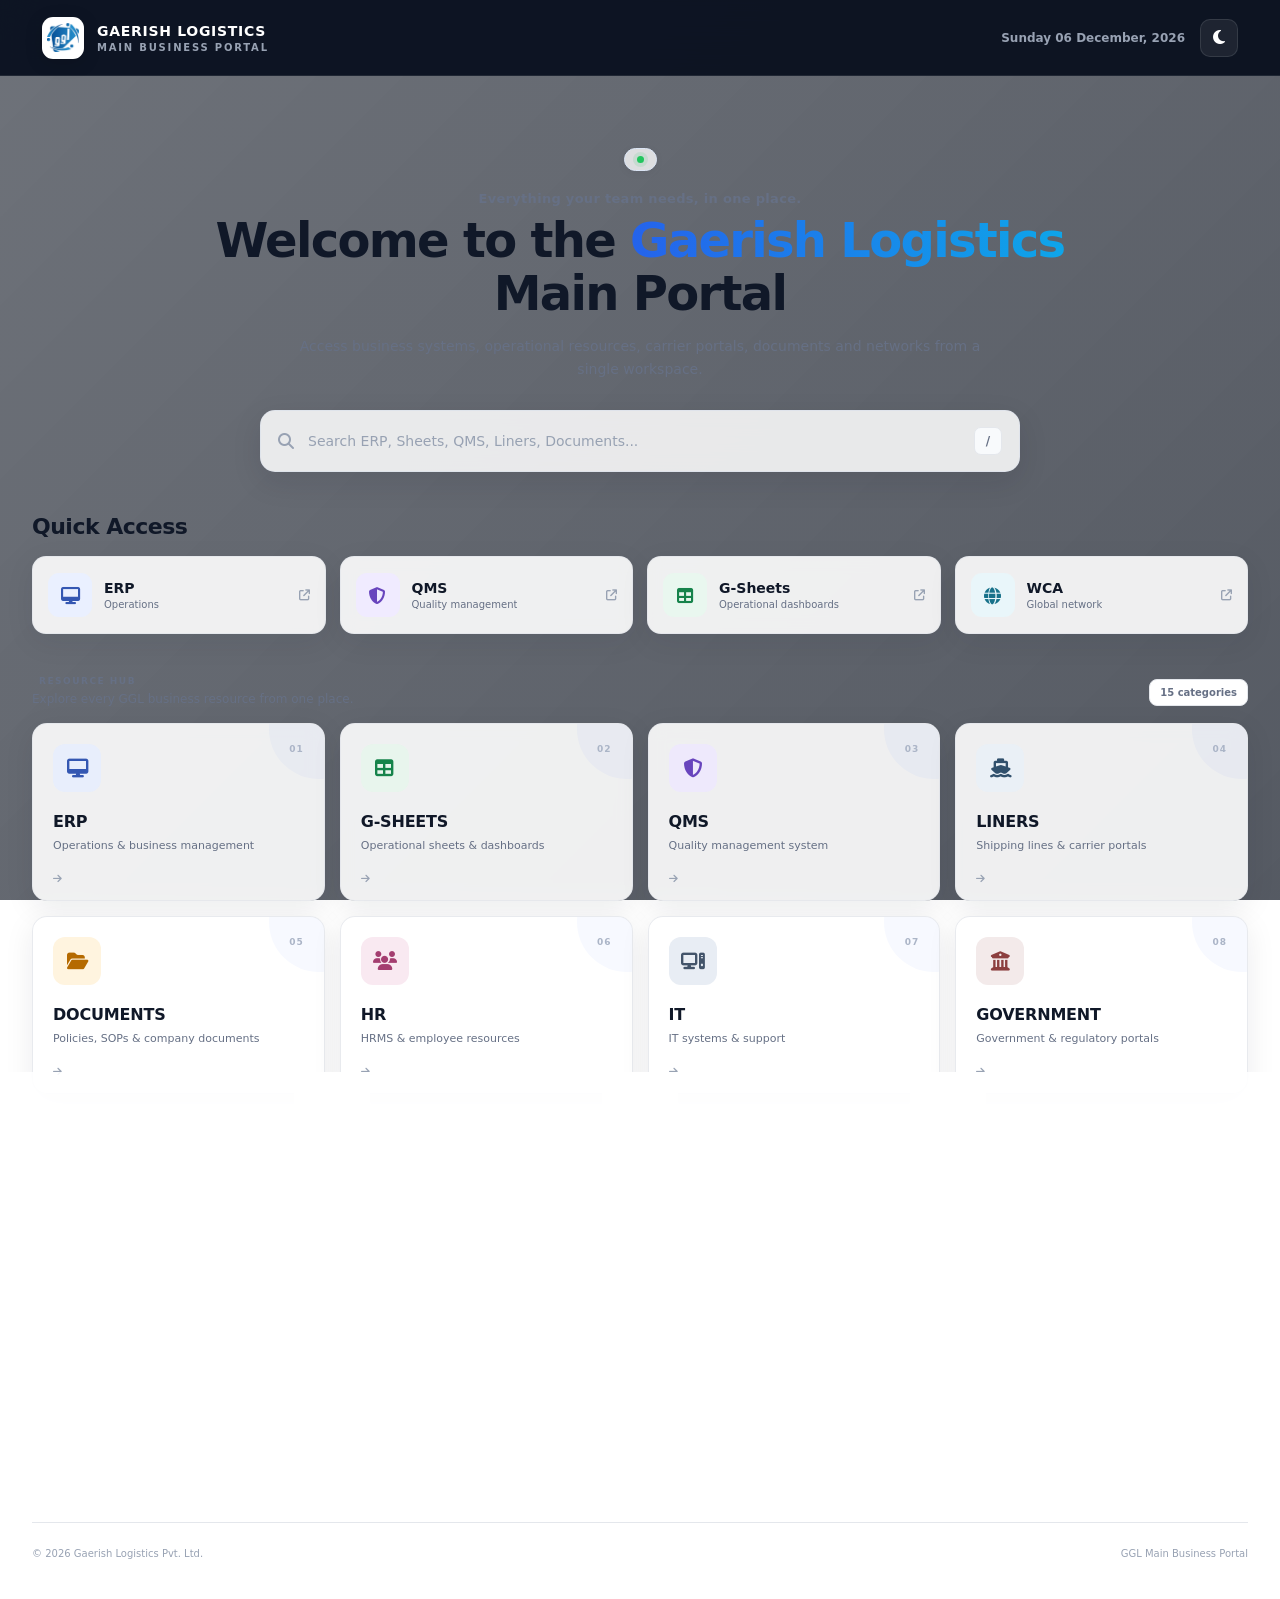
==== commit f4fafef3: "Update index.html" ====
--- a/index.html
+++ b/index.html
@@ -7,7 +7,6 @@
   <meta name="theme-color" content="#0b1220">
 
   <title>Gaerish Logistics Main Portal</title>
-
   <link rel="stylesheet" href="style.css">
 
   <link
